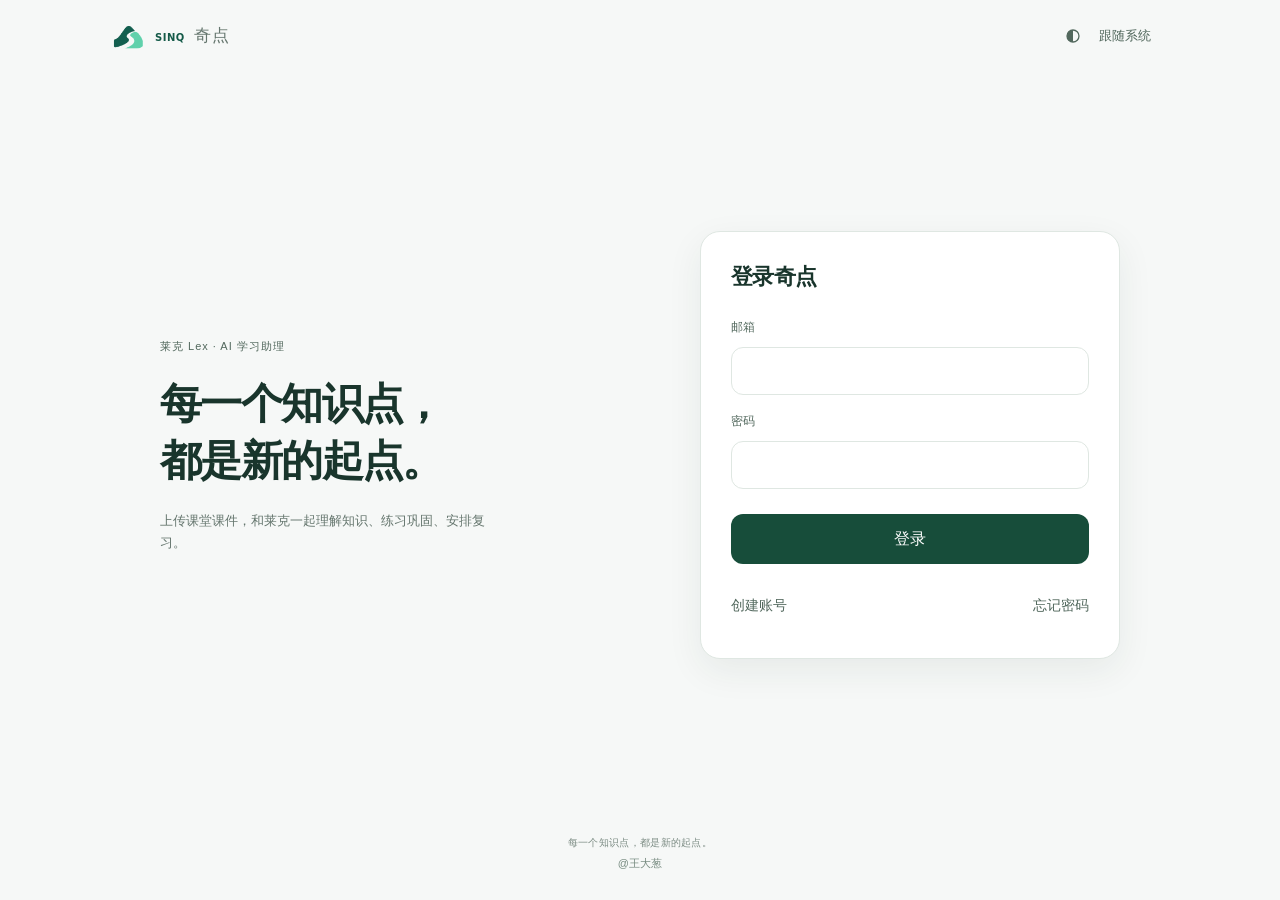
==== index.html @ e7bb40e4 "Make conversation controls compact, share week scope, and separate course recycle bin" ====
<!doctype html>
<html lang="zh-CN">
<head>
<meta charset="utf-8">
<meta name="viewport" content="width=device-width,initial-scale=1">
<title>SINQ · 奇点 · 每一个知识点，都是新的起点。</title>
<meta name="description" content="SINQ · 奇点：上传课堂课件，让莱克讲解知识点、整理重点、出题批改并安排复习。每一个知识点，都是新的起点。">
<meta name="theme-color" content="#f5f7f6">
<script src="appearance.js?v=1.1"></script>
<link rel="manifest" href="manifest.webmanifest?v=3.6">
<link rel="apple-touch-icon" href="icons/apple-touch-icon-v2.png?v=3.5">
<link rel="icon" type="image/png" sizes="32x32" href="icons/favicon-v2.png?v=3.5">
<style>
:root{--bg:#f5f2e8;--ink:#22221f;--muted:#77756e;--line:#ddd8cc;--card:#fbfaf6;--dark:#232320;--red:#a95d56;--green:#327d62}
*{box-sizing:border-box}body{margin:0;background:var(--bg);color:var(--ink);font-family:-apple-system,BlinkMacSystemFont,"Segoe UI","PingFang SC","Hiragino Sans GB","Microsoft YaHei",Arial,sans-serif}
header{max-width:960px;height:84px;margin:0 auto;display:flex;align-items:center;justify-content:space-between;padding:0 0;background:transparent}
.brand{font-size:18px;font-weight:750;letter-spacing:-.2px}.top{display:flex;gap:10px;align-items:center;font-size:13px;flex-wrap:wrap;justify-content:flex-end}
button{font:inherit}.linkbtn{border:1px solid var(--line);background:rgba(255,255,255,.35);border-radius:999px;padding:9px 14px;cursor:pointer;color:var(--ink);text-decoration:none}.sync{font-weight:500}.sync.off{color:var(--muted)}.sync.on{color:var(--muted)}.sync.off:before{content:"";display:inline-block;width:7px;height:7px;border-radius:50%;background:var(--red);margin-right:7px}.sync.on:before{content:"";display:inline-block;width:7px;height:7px;border-radius:50%;background:var(--green);margin-right:7px}
main{max-width:960px;margin:0 auto;padding:24px 0 70px}.hero{text-align:left;margin:8px 0 28px}.hero h1{font-size:50px;line-height:.98;letter-spacing:-2.4px;margin:0 0 14px;font-weight:850;max-width:540px}.hero p{color:var(--muted);font-size:15px;margin:0}
.grid{display:grid;grid-template-columns:repeat(4,1fr);gap:14px}.course{min-height:182px;border:1px solid var(--line);border-radius:22px;background:var(--card);padding:24px 22px;cursor:pointer;display:flex;flex-direction:column;justify-content:space-between;box-shadow:none;transition:.18s ease}.course:hover{transform:translateY(-2px);box-shadow:0 10px 25px #00000008}.code{font-size:13px;color:var(--muted)}.course h2{font-size:22px;margin:4px 0 0;line-height:1.05;letter-spacing:-.5px}.meta{font-size:13px;color:var(--muted)}
.sectionHead{display:flex;align-items:center;gap:18px;margin-bottom:28px}.back{border:1px solid var(--line);border-radius:999px;background:#fff;padding:9px 13px;cursor:pointer}.weeks{display:grid;grid-template-columns:repeat(4,1fr);gap:14px}.week{border:1px solid var(--line);border-radius:18px;background:var(--card);padding:22px;cursor:pointer}.week strong{font-size:19px}.week small{display:block;color:var(--muted);margin-top:10px}
.panel{max-width:880px;margin:0 auto;border:1px solid var(--line);border-radius:22px;background:var(--card);padding:28px}.row{display:flex;gap:12px;flex-wrap:wrap}.row>*{flex:1}
.uploadConsent{display:flex;align-items:flex-start;gap:10px}.uploadConsent input{width:auto;flex:none;margin-top:5px}.back{white-space:nowrap}
input,select,textarea{width:100%;padding:12px;border:1px solid var(--line);border-radius:10px;background:#fff;font:14px inherit}textarea{min-height:180px;resize:vertical}
.primary{background:var(--dark);color:#fff;border:0;border-radius:12px;padding:12px 20px;cursor:pointer}.secondary{background:#fff;border:1px solid var(--line);border-radius:12px;padding:11px 18px;cursor:pointer}
.notice{margin-top:14px;font-size:13px;color:var(--green)}.danger{color:var(--red)}
.list{margin-top:22px;border-top:1px solid var(--line)}.item{display:flex;justify-content:space-between;gap:20px;padding:13px 0;border-bottom:1px solid #e6e1d8;font-size:14px}.item .zh{color:var(--muted)}
.study{text-align:center;max-width:760px;margin:0 auto}.word{font-size:46px;margin:70px 0 40px}.choices{display:grid;grid-template-columns:1fr 1fr;gap:14px}.choice{padding:18px;border:1px solid var(--line);border-radius:14px;background:#fff;cursor:pointer}.bigBtns{display:flex;gap:18px;justify-content:center}.bigBtns button{min-width:160px;padding:16px}.answer{font-size:24px;margin:24px 0}.tabs{display:flex;gap:10px;margin-bottom:18px}.tabs button.active{background:var(--dark);color:#fff}.empty{text-align:center;color:var(--muted);padding:60px 0}
.signature{text-align:center;color:#8a877f;font-size:12px;margin-top:46px;letter-spacing:.2px}
.uploadHome{margin-top:22px;padding:22px 24px;border:1px solid var(--line);border-radius:22px;background:var(--card);display:flex;align-items:center;justify-content:space-between;gap:20px}.uploadHome h2{font-size:20px;margin:0 0 8px}.uploadHome p{margin:0;color:var(--muted);font-size:14px;line-height:1.6}.uploadPanel label{display:block;font-size:14px;margin-bottom:8px}.uploadFields{display:grid;grid-template-columns:1fr 1fr;gap:16px}.uploadFile{margin:24px 0;border:1px dashed #bcb5a7;border-radius:16px;padding:22px;background:#fff}.uploadFile input{border:0;padding:10px 0}.uploadHint{font-size:13px;color:var(--muted);line-height:1.7;margin:8px 0 0}.uploadStatus{line-height:1.7;margin-top:20px;font-size:14px;overflow-wrap:anywhere}.uploadStatus:empty{display:none}.uploadStatus.error{color:var(--red)}.uploadStatus.success{color:var(--green)}.uploadResults{margin-top:24px}.uploadResults details{border-bottom:1px solid var(--line);padding:13px 0}.uploadResults summary{cursor:pointer;font-size:15px}.uploadResults .zh{display:block;margin-top:6px;color:var(--muted);font-size:14px}.uploadResults blockquote{margin:12px 0;padding:8px 12px;border-left:2px solid var(--line);font-size:13px;color:var(--muted);overflow-wrap:anywhere}.uploadResults h3{margin-top:0}.uploadActions{display:flex;align-items:center;gap:12px;flex-wrap:wrap;margin-top:22px}button:disabled{opacity:.5;cursor:wait}.uploadProgress{display:flex;gap:10px;align-items:center}.uploadSpinner{width:15px;height:15px;border:2px solid var(--line);border-top-color:var(--green);border-radius:50%;animation:uploadSpin 1s linear infinite}@keyframes uploadSpin{to{transform:rotate(360deg)}}@media(prefers-reduced-motion:reduce){.uploadSpinner{animation:none}}@media(max-width:560px){.uploadHome{align-items:flex-start;flex-direction:column}.uploadFields{grid-template-columns:1fr}.uploadPanel{padding:20px}.uploadHome .primary{width:100%}}
@media(max-width:1000px){header,main{max-width:none;margin-left:5vw;margin-right:5vw}.grid,.weeks{grid-template-columns:1fr 1fr}}
@media(max-width:560px){.grid,.weeks,.choices{grid-template-columns:1fr}.top{gap:5px;font-size:11px;flex-wrap:wrap;justify-content:flex-end}.linkbtn{padding:7px 9px}header{height:auto;padding:18px 0;align-items:flex-start}.brand{font-size:16px}.hero h1{font-size:40px}}
[hidden]{display:none!important}.authPanel{max-width:480px}.authPanel label{display:block;margin:18px 0 8px}
.schoolPicker{position:relative}.suggestions{position:absolute;z-index:10;left:0;right:0;top:100%;max-height:230px;overflow:auto;background:#fff;border:1px solid var(--line);border-radius:12px;box-shadow:0 14px 34px #00000014;margin-top:5px;padding:6px}.suggestion{display:block;width:100%;text-align:left;border:0;background:#fff;padding:10px 11px;border-radius:8px;cursor:pointer}.suggestion:hover,.suggestion:focus{background:var(--bg)}.suggestion small{display:block;color:var(--muted);margin-top:3px}
</style>
<link rel="stylesheet" href="responsive.css?v=3.6">
<link rel="stylesheet" href="brand.css?v=3.4">
<link rel="stylesheet" href="assistant.css?v=6.0">
<link rel="stylesheet" href="studio.css?v=20261019-2.1">
<link rel="stylesheet" href="mobile-study.css?v=1.8">
<link rel="stylesheet" href="appearance.css?v=registration-1-1.1">
<script>window.SINQ_TRIAL_CAPABILITIES={calendarAiImport:false};</script>
<link rel="stylesheet" href="conversation-shell.css?v=1">
</head>
<body>
<header class="siteHeader">
  <a class="brand brandLockup" href="./" onclick="navigateLearningHome();return false" aria-label="SINQ · 奇点 首页"><img src="assets/brand/courselex-mark.png" alt="" width="44" height="44"><span><strong>奇点</strong><small>SINQ</small></span></a>
  <details class="appearanceControl navMenu" id="appearanceControl"><summary aria-label="显示外观"><svg aria-hidden="true" width="18" height="18" viewBox="0 0 24 24" fill="none" stroke="currentColor" stroke-width="1.7"><circle cx="12" cy="12" r="8"/><path d="M12 4a8 8 0 0 0 0 16Z" fill="currentColor" stroke="none"/></svg><span id="appearanceLabel">跟随系统</span></summary><div class="appearancePanel"><strong>显示外观</strong><div class="appearanceOptions" role="group" aria-label="选择显示外观"><button type="button" data-appearance="light" aria-pressed="false" onclick="setSinqAppearance('light')">浅色</button><button type="button" data-appearance="dark" aria-pressed="false" onclick="setSinqAppearance('dark')">深色</button><button type="button" data-appearance="system" aria-pressed="true" onclick="setSinqAppearance('system')">系统</button></div><p id="appearanceStatus" role="status">跟随设备，或选择适合当前光线的显示方式</p></div></details>
  <div class="top" id="userNav" hidden>
    <nav class="studyNav" aria-label="学习导航"><button class="active" onclick="navigateStudy('home',this)">首页</button><button onclick="navigateStudy('manager',this)">资料</button><button onclick="navigateStudy('unknown',this)">生词</button><button onclick="navigateStudy('known',this)">熟词</button></nav>
        <details class="navMenu"><summary>账户 <span aria-hidden="true">⌄</span></summary><div class="navPanel" onclick="this.parentElement.open=false">
    <button class="linkbtn" onclick="showWelcomeGuide()">功能引导</button>
    <button class="linkbtn" onclick="showMaterialsHelp()">上传帮助</button>
    <button class="linkbtn" onclick="showOwnAI()">导入词表</button>
    <button class="linkbtn" onclick="chooseStudyToolCourse('words')">背单词</button>
    <button id="syncState" class="linkbtn compactSync" onclick="syncNow()" title="重新加载课程与词汇；笔记保存状态请查看笔记正文上方">刷新课程与词汇</button>
    <a class="linkbtn" href="guide.html" target="_blank" rel="noopener">用户指南</a>
    <button class="linkbtn" onclick="showProfile()">我的资料</button>
    <button class="linkbtn" onclick="showInstall()">添加到桌面</button>
    <button class="linkbtn" onclick="logout()">退出</button>
    <a class="linkbtn" id="adminLink" href="admin.html" hidden>管理后台</a>
    </div></details>
  </div>
</header>
<main id="app"></main>
<footer class="signature siteFooter"><p class="brandTagline">每一个知识点，都是新的起点。</p><p class="creatorCredit">@王大葱</p></footer>
<dialog id="installDialog"><h2>添加奇点到桌面</h2><p id="installInstructions"></p><p class="meta">桌面快捷入口使用同一账号与云端进度，使用时需要联网。</p><form method="dialog"><button class="secondary">知道了</button></form></dialog>
<script src="vendor/supabase-2.57.4.js"></script>
<script>
const SUPABASE_URL="https://zfozhvwfljhgodldexdl.supabase.co";
const SUPABASE_KEY="sb_publishable_lHs0lIit2q1FOD3mvYI25A_io8gSJLi";
const authClient=supabase.createClient(SUPABASE_URL,SUPABASE_KEY,{auth:{storageKey:'sinq-independent-auth-v1'}});
let session=null,accountEpoch=0;
let COURSES={},courseRows=[];
function weekCount(c){return courseRows.find(x=>x.id===c)?.weeks||13}
function courseLabel(c){const r=courseRows.find(x=>x.id===c);return r?.code||r?.name||'课程'}
let words=[];
let currentCourse="",currentWeek=1,currentMode="choice",queue=[],qIndex=0,current=null;
let progress={};
let cloudOnline=false,answerBusy=false;
const app=document.getElementById("app");
const syncState=document.getElementById("syncState");

function esc(s){return String(s??"").replace(/[&<>"']/g,m=>({"&":"&amp;","<":"&lt;",">":"&gt;",'"':"&quot;","'":"&#39;"}[m]))}
async function recordAnswer(status,selected=null){
 const word=current,epoch=accountEpoch;if(!word||!session||answerBusy)return;answerBusy=true;document.querySelectorAll('.vocabularyScope select').forEach(el=>el.disabled=true);
 try{const saved=await sb('rpc/answer_courselex_word',{method:'POST',body:JSON.stringify({p_word:word.id,p_known:status==='known'})});
 if(epoch!==accountEpoch)return;Object.assign(word,saved);const cloud=words.find(w=>w.id===word.id);if(cloud)Object.assign(cloud,saved);progress[word.id]=status;answerBusy=false;if(typeof saveVocabularyResume==='function')saveVocabularyResume(true);showAnswerFeedback(status,selected);}
 catch(e){if(epoch===accountEpoch){answerBusy=false;document.querySelectorAll('.vocabularyScope select').forEach(el=>el.disabled=false);alert('学习进度未保存，请重试：'+e.message)}}
}
function setSync(ok){cloudOnline=ok;syncState.className="linkbtn compactSync";syncState.textContent=ok?"刷新课程与词汇":"重试加载课程与词汇"}
async function sb(path,opt={}){
 const epoch=accountEpoch;const {data,error}=await authClient.auth.getSession();
 if(error||!data.session||!session||data.session.user.id!==session.user.id)throw new Error('请重新登录');
 const r=await fetch(SUPABASE_URL+'/rest/v1/'+path,{...opt,headers:{apikey:SUPABASE_KEY,Authorization:'Bearer '+data.session.access_token,'Content-Type':'application/json',Prefer:'return=representation',...(opt.headers||{})}});
 if(epoch!==accountEpoch)throw new Error('账号已切换');
 if(!r.ok){let e;try{e=await r.json()}catch{}throw new Error(e?.message||'云端请求失败，请稍后重试')}
 const t=await r.text();return t?JSON.parse(t):[];
}
async function loadCloud(){
 if(!session)return false;const epoch=accountEpoch;
 try{
 const courses=await sb('user_courses?select=*&order=created_at.asc');const loaded=[];
 for(let offset=0;;offset+=1000){const batch=await sb('user_vocabulary?select=id,course:course_id,week,en:english,zh:chinese,type:word_type,status,seen_count,wrong_count,last_review_at,next_review_at,review_streak,legacy_id&order=id.asc&limit=1000&offset='+offset);loaded.push(...batch);if(batch.length<1000)break;}
 if(epoch!==accountEpoch)return false;
 courseRows=courses;COURSES=Object.fromEntries(courses.filter(c=>!c.archived).map(c=>[c.id,c.name]));
 words=loaded.filter(w=>Object.hasOwn(COURSES,w.course));progress=Object.fromEntries(words.map(w=>[w.id,w.status]));
 if(!COURSES[currentCourse]){currentCourse=Object.keys(COURSES)[0]||'';currentWeek=1;}currentWeek=Math.min(currentWeek,weekCount(currentCourse));
 setSync(true);return true;
 }catch(e){if(epoch===accountEpoch){setSync(false);console.error(e)}return false;}
}
async function syncNow(){
 if(!session)return showAuth();
 if(typeof flushWorkspace==='function'&&!await flushWorkspace())return;
 const epoch=accountEpoch;if(typeof flushStudySync==='function')await flushStudySync();await loadCloud();
 if(epoch===accountEpoch&&!document.body.classList.contains('notebookMode'))renderCurrent();
}
function countCourse(c){return words.filter(w=>w.course===c).length}
function setStudyNav(view){const index={home:0,manager:1,unknown:2,known:3}[view];document.querySelectorAll?.('.studyNav button').forEach((b,i)=>b.classList.toggle('active',i===index));}
function navigateStudy(view){if(view==='home')showHome();else if(view==='manager')showMaterialsLibrary();else showBook(view);}
function countWeek(c,w){return words.filter(x=>x.course===c&&Number(x.week)===Number(w)).length}
function knownCount(c){return words.filter(w=>w.course===c&&progress[w.id]==="known").length}

function showHome(){return showAssistant()}

function showWeeks(c){
 currentCourse=c;window._view={type:"weeks",c};
 app.innerHTML=`<div class="sectionHead"><button class="back" onclick="showHome()">← 返回</button><div><div class="code">${esc(courseLabel(c))}</div><h1>${esc(COURSES[c])}</h1></div></div>
 <div class="weeks">${Array.from({length:weekCount(c)},(_,i)=>i+1).map(w=>`<div class="week" onclick="showWeek('${c}',${w})"><strong>Week ${w}</strong><small>${countWeek(c,w)} words</small></div>`).join("")}</div>`;
}
function showWeek(c,w){
 currentCourse=c;currentWeek=w;window._view={type:"week",c,w};
 const n=countWeek(c,w);
 app.innerHTML=`<div class="sectionHead"><button class="back" onclick="showWeeks('${c}')">← 返回</button><div><div class="code">${esc(courseLabel(c))}</div><h1>Week ${w}</h1></div></div>
 <div class="panel"><h2>${n} words</h2><p class="meta">选择学习方式</p><div class="row">
 <button class="secondary" onclick="startStudy('choice')">四选一</button><button class="secondary" onclick="startStudy('recognition')">认识 / 不认识</button>
 <button class="secondary" onclick="showManager('${c}',${w})">管理本周词汇</button></div></div>`;
}
function shuffle(a){return [...a].sort(()=>Math.random()-.5)}
function buildDistractors(cur){
 const distractorWords=window.dailyStudy&&typeof ownedStudyWords==='function'?ownedStudyWords():words;
 const used=new Set([cur.zh]);
 const result=[];
 const groups=[
   distractorWords.filter(w=>w.id!==cur.id&&w.course===cur.course&&Number(w.week)===Number(cur.week)),
   distractorWords.filter(w=>w.id!==cur.id&&w.course===cur.course&&Number(w.week)!==Number(cur.week)),
   distractorWords.filter(w=>w.id!==cur.id&&w.course!==cur.course)
 ];
 for(const group of groups){
   for(const w of shuffle(group)){
     const z=String(w.zh||"").trim();
     if(z&&!used.has(z)){used.add(z);result.push(z)}
     if(result.length===3)return result;
   }
 }
 return result;
}
function studyBackButton(){return `${typeof learningNavigation==='function'?learningNavigation('words'):''}<div class="sectionHead studyToolbar"><button class="back" onclick="${window.dailyStudy?'showHome()':'showWeek(currentCourse,currentWeek)'}">${window.dailyStudy?'← 回到首页':'← 返回上一页'}</button>${typeof vocabularyStudyControls==='function'?vocabularyStudyControls():''}</div>`}
function startStudy(mode){window.dailyStudy=false;vocabularyStudyOptions={course:currentCourse,week:currentWeek,count:100,mode};
 currentMode=mode;queue=shuffle(words.filter(x=>x.course===currentCourse&&Number(x.week)===Number(currentWeek)));qIndex=0;
 if(!queue.length){app.innerHTML=`${studyBackButton()}<div class="empty">本周还没有词汇。<br><br><button class="secondary" onclick="showManager('${currentCourse}',${currentWeek})">去导入</button></div>`;return}
 showQuestion();
}
function showQuestion(){document.body?.classList.remove('assistantMode');
 current=queue[qIndex];if(typeof saveVocabularyResume==='function')saveVocabularyResume();
 if(!current){if(window.dailyStudy){app.innerHTML=`${studyBackButton()}<section class="study"><h1>这一轮，完成了。</h1><p>学过 ${queue.length} 个词，已根据答题情况安排下次复习。</p><button class="primary" onclick="showHome()">回到首页</button></section>`;window._view={type:'studyComplete'};return}showWeek(currentCourse,currentWeek);return}if(window.dailyStudy){currentCourse=current.course;currentWeek=current.week;}
 window._view={type:'study'};
 if(currentMode==="choice"){
   const distractors=buildDistractors(current);
   if(distractors.length<3){currentMode='recognition';return showQuestion();}

   let opts=shuffle([current.zh,...distractors]);window.answerOptions=opts;
   app.innerHTML=`${studyBackButton()}<div class="study"><div class="code">${esc(courseLabel(currentCourse))} · Week ${currentWeek} · ${qIndex+1}/${queue.length}</div><div class="word">${esc(current.en)}</div><div class="choices">${opts.map(o=>`<button class="choice" onclick="answerChoiceIndex(${opts.indexOf(o)})">${esc(o)}</button>`).join("")}</div></div>`;
 }else{
   app.innerHTML=`${studyBackButton()}<div class="study"><div class="code">${esc(courseLabel(currentCourse))} · Week ${currentWeek} · ${qIndex+1}/${queue.length}</div><div class="word">${esc(current.en)}</div><div class="bigBtns"><button class="secondary" onclick="markUnknown()">不认识</button><button class="primary" onclick="revealKnown()">认识</button></div></div>`;
 }
}
function answerChoiceIndex(i){if(answerBusy||window._view?.type==='feedback')return;const selected=window.answerOptions?.[i];if(selected===undefined)return;return recordAnswer(selected===current.zh?"known":"unknown",selected)}
function showAnswerFeedback(status,selected){
 window._view={type:'feedback'};
 app.innerHTML=`${studyBackButton()}<div class="study feedback"><div class="code">${esc(courseLabel(currentCourse))} · Week ${currentWeek} · ${qIndex+1}/${queue.length}</div><p class="feedbackResult ${status==='known'?'correct':'danger'}">${status==='known'?'答对了':'再记一次'}</p><div class="word">${esc(current.en)}</div><section class="panel"><div class="meta">正确答案</div><div class="answer">${esc(current.zh)}</div>${selected&&status==='unknown'?`<p class="meta">你的选择：${esc(selected)}</p>`:''}<p class="meta">${status==='unknown'?'已加入生词本，之后可以继续复习。':'已更新学习进度。'}</p></section><button class="primary nextAnswer" onclick="nextQ()">${qIndex+1===queue.length?'完成本轮':'下一题'}</button></div>`;
}
function markUnknown(){recordAnswer("unknown")}
function revealKnown(){app.innerHTML=`${studyBackButton()}<div class="study"><div class="word">${esc(current.en)}</div><div class="answer">${esc(current.zh)}</div><p>和你想的一样吗？</p><div class="bigBtns"><button class="secondary" onclick="confirmKnown(false)">我错了</button><button class="primary" onclick="confirmKnown(true)">我没错</button></div></div>`}
function confirmKnown(ok){recordAnswer(ok?"known":"unknown")}
function nextQ(){qIndex++;showQuestion()}

function showManager(c=currentCourse,w=currentWeek){
 setStudyNav('manager');
 if(!session)return showAuth();if(!Object.keys(COURSES).length)return showCourses();currentCourse=COURSES[c]?c:Object.keys(COURSES)[0];currentWeek=Math.min(Number(w)||1,weekCount(currentCourse));window._view={type:"manager",c:currentCourse,w:currentWeek};
 app.innerHTML=`<div class="sectionHead"><button class="back" onclick="showHome()">← 返回</button><div><h1>词库管理</h1><div class="meta">添加、批量导入或删除词汇</div></div></div>
 <div class="panel">
 <div class="row"><select id="mc">${Object.keys(COURSES).map(x=>`<option value="${x}" ${x===currentCourse?"selected":""}>${esc(courseLabel(x))} · ${esc(COURSES[x])}</option>`).join("")}</select>
 <select id="mw">${Array.from({length:weekCount(currentCourse)},(_,i)=>i+1).map(x=>`<option value="${x}" ${x===currentWeek?"selected":""}>Week ${x}</option>`).join("")}</select></div>
 <h3>单个添加</h3><div class="row"><input id="en" placeholder="English"><input id="zh" placeholder="中文"></div><br><button class="primary" onclick="addOne()">添加单词</button>
 <h3 style="margin-top:30px">批量导入</h3><p class="meta">每行一个词：英文 | 中文，或英文[TAB]中文</p><textarea id="bulk" placeholder="common law | 普通法&#10;case law | 判例法"></textarea><br><br>
 <button class="primary" onclick="bulkImport()">批量导入</button><div id="notice" class="notice"></div>
 <h3 style="margin-top:30px">本周词汇</h3><div id="wordList" class="list"></div></div>`;
 document.getElementById("mc").onchange=e=>{currentCourse=e.target.value;showManager(currentCourse,currentWeek)};
 document.getElementById("mw").onchange=e=>{currentWeek=Number(e.target.value);showManager(currentCourse,currentWeek)};
 renderList();
}
function renderList(){
 const el=document.getElementById("wordList");if(!el)return;
 const arr=words.filter(x=>x.course===currentCourse&&Number(x.week)===Number(currentWeek));
 el.innerHTML=arr.length?arr.map(x=>`<div class="item"><div><b>${esc(x.en)}</b><div class="zh">${esc(x.zh)}</div></div><div><button class="linkbtn" onclick="editWord(${Number(x.id)})">编辑</button><button class="linkbtn danger" onclick="deleteWord(${Number(x.id)})">删除</button></div></div>`).join(""):`<div class="empty">本周还没有词汇</div>`;
}
async function addOne(){
 const en=document.getElementById("en").value.trim(),zh=document.getElementById("zh").value.trim();if(!en||!zh)return notice("请输入英文和中文",true);
 try{await sb("user_vocabulary",{method:"POST",body:JSON.stringify(cloudWord(en,zh))});await loadCloud();renderList();notice("已保存到云端："+en)}
 catch(e){notice("保存失败："+e.message,true)}
}
function cloudWord(en,zh){return {user_id:session.user.id,course_id:currentCourse,week:currentWeek,english:en,chinese:zh,word_type:"Professional term"}}
function parseBulk(raw){
 return raw.split(/\r?\n/).map(s=>s.trim()).filter(Boolean).map(line=>{
   let p=line.includes("\t")?line.split("\t"):line.split("|");
   if(p.length<2)return null;
   return {en:p[0].trim(),zh:p.slice(1).join(" ").trim()};
 }).filter(x=>x&&x.en&&x.zh);
}
async function bulkImport(){
 const items=parseBulk(document.getElementById("bulk").value);
 if(!items.length)return notice("没有识别到词汇，请使用 英文 | 中文 或 Tab 分隔。",true);
 const existing=new Set(words.filter(x=>x.course===currentCourse&&Number(x.week)===currentWeek).map(x=>x.en.trim().toLowerCase()));
 const rows=[];let skipped=0;
 for(const x of items){const k=x.en.toLowerCase();if(existing.has(k)){skipped++;continue}existing.add(k);rows.push(cloudWord(x.en,x.zh))}
 if(!rows.length)return notice("没有新增词汇；这些词已经存在。",true);
 try{
   await sb("user_vocabulary",{method:"POST",body:JSON.stringify(rows)});
   await loadCloud();renderList();document.getElementById("bulk").value="";
   notice(`成功导入 ${rows.length} 个词${skipped?`，跳过 ${skipped} 个重复词`:""}。`);
 }catch(e){notice("批量导入失败："+e.message,true)}
}
async function deleteWord(id){
 if(!confirm("确定删除这个词吗？"))return;
 try{await sb("user_vocabulary?id=eq."+id,{method:"DELETE",headers:{Prefer:"return=minimal"}});delete progress[id];await loadCloud();renderList();notice("已删除")}
 catch(e){notice("删除失败："+e.message,true)}
}
function notice(t,bad=false){const n=document.getElementById("notice");if(n){n.textContent=t;n.className="notice"+(bad?" danger":"")}}

function showBook(kind){
 if(!session)return showAuth();
 setStudyNav(kind);
 window._view={type:"book",kind};const arr=words.filter(w=>progress[w.id]===kind);
 app.innerHTML=`${typeof learningNavigation==='function'?learningNavigation('words'):''}<div class="sectionHead"><button class="back" onclick="showHome()">← 返回</button><div><h1>${kind==="known"?"熟词本":"生词本"}</h1><div class="meta">${arr.length} words</div></div></div>
 <div class="panel">${arr.length?arr.map(x=>`<div class="item"><div><b>${esc(x.en)}</b><div class="zh">${esc(x.zh)} · ${esc(courseLabel(x.course))} Week ${x.week}</div></div></div>`).join(""):`<div class="empty">暂无词汇</div>`}</div>`;
}
function renderCurrent(){
 const v=window._view||{type:"home"};
 if(v.type==="home")showHome();else if(v.type==="weeks")showWeeks(v.c);else if(v.type==="week")showWeek(v.c,v.w);else if(v.type==="manager")showManager(v.c,v.w);else if(v.type==="book")showBook(v.kind);else if(v.type==="materials")showMaterialsLibrary();else if(v.type==="upload")refreshUploadState();else if(v.type==="courses")showCourses();else if(v.type==="ownAI")showOwnAI(v.c,v.w);else if(v.type==="profile")showProfile(v.required);else showHome();
}
</script>
<script src="courseware-reader.js?v=4.8"></script>
<script src="courseware-originals.js?v=1.2"></script>
<script src="upload.js?v=4.3"></script>
<script src="study-sync.js?v=1.1"></script>
<script src="study-resume.js?v=1.0"></script>
<script src="materials.js?v=conversation-20261021"></script>
<script src="dropdown-menus.js?v=1.1"></script>
<script src="learning-ui.js?v=conversation-20261021"></script>
<script src="mobile-notebook.js?v=1.2"></script>
<script src="vendor/marked-18.0.14.js"></script>
<script src="vendor/dompurify-3.4.17.js"></script>
<script src="note-media.js?v=1.1"></script>
<script src="note-editor.js?v=1.3"></script>
<script src="course-workspace.js?v=conversation-20261021"></script>
<script src="welcome.js?v=1.2"></script>
<script src="own-ai.js?v=4.0"></script>
<script src="education-catalog.js?v=3.8"></script>
<script src="shared-library.js?v=3.6"></script>
<script src="accounts.js?v=conversation-20261021"></script>
<script src="install.js?v=3.1"></script>
</body>
</html>
---- responsive.css ----
header{height:76px;position:relative;border-bottom:1px solid var(--line);gap:16px}.brand{white-space:nowrap}.compactSync{border:0;background:transparent;font-size:12px;padding:8px;color:var(--muted);cursor:pointer}.navMenu{position:relative}.navMenu summary{list-style:none;border:1px solid var(--line);border-radius:999px;padding:10px 16px;cursor:pointer;background:var(--card)}.navMenu summary::-webkit-details-marker{display:none}.navMenu summary span{margin-left:10px}.navPanel{position:absolute;right:0;top:48px;z-index:30;width:240px;padding:10px;background:var(--card);border:1px solid var(--line);border-radius:18px;box-shadow:0 15px 40px #00000012;display:grid;gap:5px}.navPanel .linkbtn{text-align:left;border:0;border-radius:9px;background:transparent;min-height:42px}.navPanel .linkbtn:hover{background:#eeeadf}.top{flex-wrap:nowrap}.hero h1{line-height:1.12}.hero p{line-height:1.7}.row>*{min-width:0}input,select,textarea{font-size:16px;min-width:0}.sectionHead h1{overflow-wrap:anywhere}.course,.week,.panel,.item>div{min-width:0}.code,.meta,.zh{overflow-wrap:anywhere}.feedbackResult{font-size:20px;font-weight:700}.correct{color:var(--green)}.feedback .word{margin:22px 0 28px;overflow-wrap:anywhere}.feedback .panel{max-width:540px}.nextAnswer{margin-top:24px;min-width:180px;min-height:48px}.englishFields{margin-top:22px;padding-top:8px;border-top:1px solid var(--line)}.englishFields p{line-height:1.6}.suggestion{min-height:48px}.suggestion small{overflow-wrap:anywhere}.uploadHome .uploadActions{margin-top:0}
@media(max-width:600px){header,main{margin-left:20px;margin-right:20px}header{height:70px;padding:0;align-items:center}.brand{font-size:18px}.top{font-size:13px;gap:3px}.navPanel{width:min(280px,calc(100vw - 40px))}main{padding-top:24px}.hero{margin-top:8px}.hero h1{font-size:36px;letter-spacing:-1px}.hero p{font-size:14px}.panel{padding:20px;border-radius:18px}.sectionHead{gap:12px;align-items:flex-start;margin-bottom:22px}.sectionHead h1{font-size:26px;margin:6px 0}.row{display:grid;grid-template-columns:1fr}.row>button{width:100%;min-height:48px}.weeks{grid-template-columns:1fr 1fr;gap:10px}.week{padding:18px 14px}.course{min-height:155px;padding:20px}.grid{gap:12px}.word{font-size:34px;margin:42px 0 28px;overflow-wrap:anywhere}.choice{min-height:58px;padding:16px}.bigBtns{display:grid;grid-template-columns:1fr 1fr;gap:10px}.bigBtns button{min-width:0;padding:16px 8px}.item{flex-direction:column;gap:14px}.item>div:last-child{display:flex;gap:10px}.uploadHome{padding:20px;gap:16px}.uploadActions{width:100%;gap:10px}.uploadActions button{min-height:46px}.uploadHome .uploadActions{display:grid;grid-template-columns:1fr}.uploadHome .uploadActions button{width:100%}.authPanel{width:100%}.answer{font-size:23px;overflow-wrap:anywhere}}
 .studyNav{display:flex;align-items:center;gap:4px}.studyNav button{border:0;background:transparent;border-radius:10px;padding:10px 14px;cursor:pointer;color:var(--muted);font:inherit}.studyNav button.active{background:#eae5d9;color:var(--ink);font-weight:700}.navPanel{width:190px}
@media(max-width:760px){.studyNav{position:fixed;z-index:25;bottom:0;left:0;right:0;display:grid;grid-template-columns:repeat(4,1fr);gap:6px;padding:10px 16px calc(10px + env(safe-area-inset-bottom));background:var(--card);border-top:1px solid var(--line)}.studyNav button{min-height:46px;font-size:14px}.studyNav button.active{background:#eae5d9}.navPanel{width:190px}main{padding-bottom:120px}.signature{padding-bottom:90px}}
dialog{width:min(460px,calc(100vw - 40px));border:1px solid var(--line);border-radius:20px;padding:24px;background:var(--card);color:var(--ink)}dialog::backdrop{background:#0006}dialog p{line-height:1.7}

.sharedLibraryCard{margin:0 0 22px;padding:22px;border:1px solid var(--line);border-radius:18px;background:var(--card)}.sharedLibraryCard h2{font-size:20px;margin:0 0 12px}.sharedLibraryCard p{line-height:1.7}.sharedLibraryCard summary{cursor:pointer;font-size:14px;color:var(--green)}.sharedLibraryCard[open] summary{margin-bottom:20px}
---- brand.css ----
@font-face{font-family:CourseLexRounded;src:url("assets/brand/kosugi-brand.woff2") format("woff2");font-weight:400;font-display:swap;unicode-range:U+5947,U+70B9}
@font-face{font-family:CourseLexEnglish;src:url("assets/brand/english-rounded.woff2") format("woff2");font-weight:700;font-display:swap}
/* Approved 奇点 identity; keep learning controls and neutral palette. */
.brandLockup{display:flex;align-items:center;gap:9px;flex-shrink:0;color:#145a48;text-decoration:none;line-height:1.15;letter-spacing:0}.brandLockup img{width:44px;height:44px;object-fit:contain}.brandLockup span{display:flex;flex-direction:column;gap:4px}.brandLockup strong{font-family:CourseLexRounded,sans-serif;font-size:18px;font-weight:400;letter-spacing:1px}.brandLockup small{font-family:"Arial Rounded MT Bold",CourseLexEnglish,sans-serif;font-size:11px;font-weight:700;letter-spacing:.1px}.adminBrandLabel{font-size:13px;color:var(--muted);margin-right:auto}.lexIntro{display:flex;align-items:center;gap:12px;padding:15px;border:1px solid #c8dfd3;border-radius:14px;background:#eef5ef;margin-bottom:20px}.lexIntro img{flex-shrink:0;object-fit:contain}.lexIntro strong{font-size:14px;color:#145a48}.lexIntro p{font-size:13px;line-height:1.6;margin:5px 0 0;color:var(--muted)}.hero h1{font-size:44px;max-width:620px;line-height:1.2;letter-spacing:-1.5px}.signature p{line-height:1.8}
@media(max-width:600px){.brandLockup{gap:6px}.brandLockup img{width:36px;height:36px}.brandLockup strong{font-family:CourseLexRounded,sans-serif;font-size:17px}.brandLockup small{font-size:10px}.hero h1{font-size:32px;letter-spacing:-1px}.adminBrandLabel{display:none}}
@media(max-width:360px){header,main{margin-left:16px;margin-right:16px}.compactSync{font-size:11px;padding:6px}.navMenu summary{padding:9px 11px}.navMenu summary span{margin-left:5px}.brandLockup img{width:30px;height:30px}.brandLockup small{font-size:9px}.hero h1{font-size:28px}}
---- assistant.css ----
.assistantMode main{max-width:none;padding:18px 20px 38px}.assistantMode .studyNav{display:none}.assistantMode .signature{padding-bottom:18px}
.assistantWorkspace{width:min(860px,100%);min-height:calc(100vh - 150px);margin:0 auto;display:flex;flex-direction:column}
.lexWorkspaceHeader{display:flex;align-items:center;justify-content:space-between;gap:20px;padding:8px 4px 18px;border-bottom:1px solid var(--line)}
.lexIdentity{display:flex;align-items:center;gap:12px}.lexIdentity img{object-fit:contain}.lexIdentity h1{font-size:20px;margin:0;letter-spacing:-.35px}.lexIdentity p{font-size:12px;color:var(--muted);margin:3px 0 0}
.lexControls{display:flex;align-items:center;justify-content:flex-end;gap:8px;flex-wrap:wrap}.lexControls label{display:flex;align-items:center;gap:7px;font-size:11px;color:var(--muted)}.lexControls select{width:auto;min-width:125px;padding:8px 30px 8px 11px;border-radius:999px;background:rgba(255,255,255,.55);font-size:12px}.newChat{font:inherit;font-size:12px;border:0;background:transparent;color:var(--green);padding:7px 8px;cursor:pointer}
.assistantBox{width:100%;flex:1;display:flex;flex-direction:column;padding:0;border:0;background:transparent}
.assistantConversation{flex:1;display:flex;flex-direction:column;gap:16px;min-height:330px;max-height:calc(100vh - 410px);overflow:auto;padding:28px 8px 20px;scrollbar-width:thin}
.chatMessage{width:fit-content;max-width:min(78%,620px);padding:12px 16px;border-radius:18px;line-height:1.65;font-size:15px;white-space:pre-wrap;overflow-wrap:anywhere}
.fromLex{align-self:flex-start;background:#ebe9e1;border-bottom-left-radius:5px}.fromUser{align-self:flex-end;background:var(--green);color:#fff;border-bottom-right-radius:5px}.thinking{color:var(--muted);animation:lexPulse 1.4s ease-in-out infinite}@keyframes lexPulse{50%{opacity:.55}}
.starterPrompts{display:grid;grid-template-columns:repeat(3,minmax(0,1fr));gap:9px;margin:0 8px 14px}.starterPrompts button{font:inherit;border:1px solid var(--line);background:rgba(255,255,255,.5);border-radius:14px;padding:12px 10px;cursor:pointer;color:var(--ink);font-size:13px}.starterPrompts button:hover{border-color:#bcb7aa;background:#fff}
.assistantComposer{background:var(--card);border:1px solid var(--line);border-radius:24px;padding:13px 15px 11px;box-shadow:0 12px 36px rgba(45,43,35,.08)}.assistantComposer textarea{border:0;background:transparent;min-height:62px;max-height:180px;padding:6px 2px 10px;resize:none;outline:none;font-size:15px}
.composerActions{display:flex;align-items:center;gap:12px}.attachButton{position:relative;overflow:hidden;cursor:pointer;font-size:13px;color:var(--green);padding:9px 2px}.attachButton input{position:absolute;inset:0;opacity:0;cursor:pointer;width:100%}.composerHint{margin-left:auto;color:var(--muted);font-size:11px}.sendButton{flex:none;min-width:42px;height:42px;padding:0 12px;border:0;border-radius:14px;background:var(--dark);color:#fff;font:600 16px inherit;cursor:pointer}.sendButton:disabled{opacity:.45;cursor:default}
.dataNote{font-size:10px;color:var(--muted);line-height:1.5;margin:8px 2px 0}.assistantUtilities{display:flex;justify-content:center;gap:4px;margin:12px auto 0}.assistantUtilities .linkbtn{font-size:12px;border:0;background:transparent;padding:8px 10px}
.materialAttachments{display:flex;flex-wrap:wrap;gap:6px}.materialAttachments span{border:1px solid var(--line);padding:7px 10px;border-radius:12px;font-size:12px;max-width:100%;overflow-wrap:anywhere}.dragging .assistantComposer{outline:2px dashed var(--green)}
.batchSummary{margin-top:15px;border:1px solid var(--line);border-radius:18px;background:var(--card);padding:18px}.batchSummary progress{display:block;width:100%;height:7px;margin:16px 0;accent-color:var(--green)}.materialFile{border-bottom:1px solid var(--line);font-size:13px;padding:12px 0}.materialFile summary{cursor:pointer;overflow-wrap:anywhere}.materialFile small{display:block;color:var(--muted);margin:5px 0 0 18px}.materialFile p{line-height:1.7;color:var(--muted)}.materialFile summary span{color:var(--green)}.batchSummary>.primary,.batchSummary>.secondary{margin-top:18px}.materialSkipped{opacity:.78}.materialSkipped summary span{color:var(--muted)}.materialOverride{font-size:12px;padding:9px 12px;margin-top:4px}
.assistantChoices{display:flex;flex-wrap:wrap;gap:9px;margin:12px 8px;padding-top:14px;border-top:1px solid var(--line)}.assistantChoices button{min-height:42px;text-align:left}.optionalEducation{margin-top:20px}.optionalEducation summary{cursor:pointer;font-size:13px;color:var(--muted);margin-bottom:18px}.finishedReport{margin-top:14px;font-size:13px;color:var(--green)}.finishedReport>summary{cursor:pointer;line-height:1.7}.finishedReport summary span{font-size:12px;color:var(--muted);margin-left:8px}.fileList>summary{cursor:pointer;font-size:13px;color:var(--muted);padding:10px 0}
@media(max-width:600px){.assistantMode main{padding:8px 12px 26px}.assistantWorkspace{min-height:calc(100dvh - 105px)}.lexWorkspaceHeader{padding:7px 2px 12px}.lexIdentity img{width:34px;height:34px}.lexIdentity h1{font-size:18px}.lexIdentity p{display:none}.lexControls label{font-size:0}.lexControls select{min-width:112px;max-width:140px;font-size:11px}.newChat{font-size:11px;padding-left:3px;padding-right:3px}.assistantConversation{min-height:300px;max-height:calc(100dvh - 330px);padding:20px 2px 14px;gap:12px}.chatMessage{max-width:88%;font-size:14px;padding:10px 13px}.starterPrompts{grid-template-columns:1fr;margin:0 2px 11px}.assistantComposer{border-radius:20px;padding:11px 12px 9px}.assistantComposer textarea{min-height:55px;font-size:16px}.composerHint{display:none}.sendButton{height:40px;min-width:40px;border-radius:13px}.dataNote{display:none}.assistantUtilities{margin-top:8px}.assistantChoices{display:grid;grid-template-columns:1fr;margin-left:2px;margin-right:2px}.assistantChoices button{width:100%;text-align:center}}

.lexWorkspaceHeader{height:auto!important;max-width:none;margin:0!important}.assistantMode main{margin:0 auto!important}.fromLex{white-space:normal;background:transparent;padding-left:0;max-width:100%;width:100%}.fromLex>p{margin:0 0 12px}.fromLex>p:last-child{margin-bottom:0}.fromLex h3{font-size:17px;margin:16px 0 10px}.fromLex h3:first-child{margin-top:0}.fromLex ul{padding-left:21px;margin:10px 0}.fromLex li{padding:3px 0}.fromLex code{font-size:.9em;background:#eae7dc;border-radius:4px;padding:2px 4px}.learningContext{display:flex;gap:14px;align-items:center;flex-wrap:wrap;padding:10px 4px;color:var(--muted);font-size:11px}.learningContext button{border:0;background:none;color:var(--green);padding:4px 0;font:inherit;cursor:pointer}.learningWelcome{margin:auto 0;text-align:center;padding:40px 20px}.lexWelcomeMark{color:var(--green);font-size:13px;letter-spacing:.5px}.learningWelcome h2{font-size:28px;letter-spacing:-1px;margin:14px 0}.learningWelcome p{max-width:400px;margin:0 auto;color:var(--muted);font-size:14px;line-height:1.8}.learningStarters{grid-template-columns:repeat(4,minmax(0,1fr))!important}.learningSources{font-size:12px;color:var(--muted);border-top:1px solid var(--line);padding-top:9px;margin-top:13px}.learningSources summary{cursor:pointer;color:var(--green);padding:3px 0}.learningSources blockquote{margin:10px 0;padding:12px;border-left:2px solid #8bc5af;background:rgba(255,255,255,.4);border-radius:0 9px 9px 0}.learningSources strong,.learningSources small{display:block;overflow-wrap:anywhere}.learningSources small{margin-top:4px}.learningSources p{margin-bottom:0;white-space:pre-wrap}.learningQuiz{border:1px solid var(--line);background:var(--card);border-radius:20px;padding:20px;margin:6px 0 4px}.quizLabel{font-size:12px;color:var(--green)}.learningQuiz h3{font-size:17px;line-height:1.65;margin:12px 0 16px}.learningOptions{display:grid;gap:9px}.learningOptions button{display:flex;align-items:flex-start;gap:10px;text-align:left;border:1px solid var(--line);border-radius:12px;background:#fff;padding:13px 14px;font:inherit;font-size:14px;line-height:1.5;cursor:pointer}.learningOptions button:hover{border-color:var(--green);background:#f2f7f3}.learningOptions span{color:var(--green);font-weight:700;flex:none}.learningQuiz textarea{min-height:90px}.learningQuiz form button{margin-top:10px}.quizSummary{font-size:12px;color:var(--green);padding:10px 0;line-height:1.7}.quizSummary details{color:var(--muted);margin-top:5px}.quizSummary summary{cursor:pointer}.pastQuestion{padding:12px 0;border-bottom:1px solid var(--line)}.pastQuestion p{margin:5px 0}.learningPlan{padding:16px;border:1px solid var(--line);border-radius:16px;background:var(--card);margin-top:12px}.learningTask{display:flex;gap:9px;align-items:center;border-top:1px solid var(--line);padding:13px 0}.learningTask:first-of-type{margin-top:12px}.learningTask>div{flex:1;min-width:0}.learningTask span{display:block;color:var(--muted);font-size:11px;margin-bottom:4px}.learningTask b{display:block;font-size:13px;line-height:1.6}.learningTask .secondary{padding:8px 10px;font-size:12px}.taskToggle{border:0;background:none;color:var(--green);font-size:23px;cursor:pointer;padding:8px}.taskDone b{color:var(--muted);text-decoration:line-through}.learningDrawer{position:fixed;z-index:40;right:20px;top:90px;width:min(370px,calc(100vw - 32px));max-height:calc(100dvh - 115px);overflow:auto;background:var(--card);border:1px solid var(--line);border-radius:20px;box-shadow:0 14px 50px #0002;padding:20px}.drawerHeading{display:flex;justify-content:space-between;align-items:center}.drawerHeading h2{font-size:18px;margin:0}.drawerTabs{display:flex;gap:8px;border-bottom:1px solid var(--line);padding:14px 0}.drawerTabs button{border:0;background:none;font:inherit;font-size:13px;color:var(--muted);padding:7px;cursor:pointer}.drawerTabs button.selected{color:var(--green);background:#e9f1eb;border-radius:8px}.threadItem{display:block;width:100%;border:0;background:none;text-align:left;padding:14px 3px;border-bottom:1px solid var(--line);font:inherit;cursor:pointer}.threadItem strong,.reviewItem strong{display:block;font-size:13px;line-height:1.7;overflow-wrap:anywhere}.threadItem small,.reviewItem small{display:block;color:var(--muted);font-size:11px;margin-top:5px}.reviewItem{border-bottom:1px solid var(--line);padding:15px 0}.reviewItem .secondary{margin-top:10px;font-size:12px}.learningError{padding:12px 14px;border:1px solid #d9b7ac;background:#fff7f2;border-radius:12px;color:#8a483b;font-size:13px;line-height:1.7}.learningError button{border:0;background:none;color:var(--green);text-decoration:underline;font:inherit;cursor:pointer;margin-left:5px}.materialNotice{white-space:pre-wrap;background:#ebe9e1;padding:12px 16px}.assistantMode .signature{font-size:10px}.assistantMode .signature p{margin:8px 0}.assistantMode .signature .linkbtn{font-size:11px;padding:6px 10px}
@media(max-width:600px){.learningContext{font-size:10px;padding:6px 2px}.learningStarters{grid-template-columns:repeat(2,minmax(0,1fr))!important}.learningWelcome{padding:25px 8px}.learningWelcome h2{font-size:24px}.learningWelcome p{font-size:13px}.learningQuiz{padding:16px}.learningQuiz h3{font-size:15px}.learningOptions button{font-size:14px;min-height:48px}.learningDrawer{top:78px;right:16px}.learningPlan{padding:13px}.learningTask{gap:5px}.assistantMode .signature{padding-bottom:20px!important}.lexControls{gap:4px}.lexControls select{min-width:100px!important;max-width:130px}.fromLex{max-width:100%!important}.assistantConversation{max-height:calc(100dvh - 350px)!important;min-height:240px!important}.learningSources{font-size:11px}.learningTask .secondary{white-space:nowrap}}

.sendButton{margin-left:auto}.learningOptions button:focus-visible,.starterPrompts button:focus-visible{outline:2px solid var(--green);outline-offset:3px}@media(prefers-reduced-motion:reduce){.thinking{animation:none}}
---- studio.css ----
/* CourseLex Studio: quiet surfaces, precise type and the approved green identity. */
:root{--bg:#f5f7f6;--ink:#19352c;--muted:#65766e;--line:#dfe7e2;--card:#fff;--dark:#164d3b;--green:#167454;--red:#a85248}
body{background:radial-gradient(ellipse 70% 45% at 50% 0,rgba(195,232,214,.24),transparent 75%),var(--bg);font-feature-settings:"ss01","cv11";-webkit-font-smoothing:antialiased}
.siteHeader{z-index:50;max-width:1120px;height:68px;padding:0 30px;margin:0 auto;border-bottom:1px solid rgba(50,94,74,.08)}
.siteHeader .brandLockup img{width:36px;height:36px}.siteHeader .brandLockup strong{font-size:17px}.siteHeader .brandLockup small{font-size:10px}.siteHeader .top{gap:14px}.siteHeader .compactSync{font-size:11px;min-height:40px}.siteHeader .navMenu summary{border-color:transparent;background:rgba(255,255,255,.65);font-size:12px;padding:10px 15px}.navPanel{border-color:var(--line);box-shadow:0 15px 50px rgba(21,64,45,.09)}
.siteFooter{margin:0;padding:8px 20px 20px;text-align:center;font-size:10px;color:#7b8b83;letter-spacing:.3px}.siteFooter p{margin:0;line-height:1.8}
.assistantMode main{padding:22px 28px 12px;max-width:1020px!important;margin:0 auto!important}.assistantMode .signature{padding-bottom:18px!important}
.assistantWorkspace{width:min(900px,100%);min-height:calc(100dvh - 166px);margin:auto}
.lexWorkspaceHeader{padding:0 1px 17px;border-bottom:0;gap:16px}.lexIdentity{gap:9px}.lexIdentity h1{font-size:17px;font-weight:650;letter-spacing:-.4px;display:flex;align-items:center;gap:8px}.lexPresence{width:7px;height:7px;border-radius:50%;background:#50ba8a;box-shadow:0 0 0 4px #e9f4ed}.lexIdentity p{display:none}.lexIdentity .lexRole{display:inline-block;font-size:10px;line-height:1.4;color:var(--muted);font-weight:400;border-left:1px solid var(--line);padding-left:9px;margin-left:2px;letter-spacing:0}
.lexControls{gap:6px;flex-wrap:nowrap}.lexControls label{gap:0}.lexControls label>span{display:none}.lexControls select{min-width:150px;max-width:230px;font-size:12px;line-height:1.4;padding:10px 30px 10px 13px;background:#fff;border:1px solid #e2e9e4;border-radius:11px;color:#385347;box-shadow:0 2px 4px #183b2b02}.lexControls .newChat{display:flex;align-items:center;justify-content:center;gap:6px;color:#526d5e;background:transparent;border:1px solid transparent;border-radius:10px;min-height:38px;padding:8px 10px;font-size:11px;white-space:nowrap}.lexControls .newChat:hover{background:#eaf1ec;border-color:#e2ebe4}
.lexIcon{width:18px;height:18px;display:inline-block;flex:none;vertical-align:middle;stroke:currentColor;stroke-linecap:round;stroke-linejoin:round;stroke-width:1.65;fill:none}
.learningContext{margin:0 0 4px;padding:0 1px 12px;font-size:10px;gap:14px;color:#6c8074;line-height:1.7}.learningContext>span,.learningContext button{display:flex;align-items:center;gap:5px}.learningContext .lexIcon{width:13px;height:13px}.learningContext button{font-size:10px;color:#44745c}.learningContext button:hover{color:var(--green)}
.assistantBox{min-width:0}.assistantConversation{gap:24px;padding:22px 3px 24px;min-height:280px!important;max-height:calc(100dvh - 330px)!important;scrollbar-width:thin;scrollbar-color:#cedcd3 transparent;scroll-padding:18px}.assistantConversation::-webkit-scrollbar{width:4px}.assistantConversation::-webkit-scrollbar-thumb{background:#cedcd3;border-radius:8px}
.isEmpty .assistantConversation{padding:0;min-height:170px!important;max-height:none!important}.learningWelcome{position:relative;padding:25px 16px 28px;margin:auto 0;text-align:center}.lexWelcomeSymbol{position:relative;display:grid;place-items:center;width:74px;height:74px;margin:0 auto 20px;border-radius:24px;background:linear-gradient(145deg,#fff,#e9f4ed);border:1px solid #fff;box-shadow:0 10px 28px #1b684b08,inset 0 1px 0 #fff}.lexWelcomeSymbol:before{content:"";position:absolute;inset:-30px;border-radius:50%;background:radial-gradient(circle,#d8eee16b,transparent 70%);z-index:-1}.lexWelcomeSymbol img{width:43px;height:43px;object-fit:contain}.lexWelcomeMark{font-size:10px;color:#5c8570;letter-spacing:1.8px;margin-bottom:11px}.learningWelcome h2{font-size:36px;line-height:1.3;letter-spacing:-1.25px;font-weight:620;margin:0 0 13px;color:#203d30}.learningWelcome p{font-size:13px;line-height:1.85;max-width:380px;margin:auto;color:#748479}
.learningStarters{display:grid;grid-template-columns:repeat(4,minmax(0,1fr))!important;gap:10px;margin:0 0 18px}.learningStarters button{display:flex;align-items:flex-start;gap:11px;text-align:left;min-height:82px;padding:17px 12px;border:1px solid #e3eae5;background:#ffffffb5;border-radius:14px;box-shadow:0 2px 6px #26463202;transition:background .15s,border-color .15s,transform .15s}.learningStarters button:hover{background:#fff;border-color:#b6d4c1;transform:translateY(-2px);box-shadow:0 7px 17px #244c3410}.starterIcon{display:grid;place-items:center;width:26px;height:26px;border-radius:8px;color:#4c8a6a;background:#eef5f0;flex:none}.starterIcon .lexIcon{width:17px;height:17px}.learningStarters strong{display:block;font-size:12px;font-weight:550;line-height:1.7;white-space:nowrap}.learningStarters small{display:block;font-size:10px;line-height:1.6;color:#7e8e82;margin-top:4px}
.assistantComposer{padding:15px 18px 11px;border-radius:20px;border:1px solid #dbe6de;background:rgba(255,255,255,.96);box-shadow:0 14px 45px #234b3510,0 2px 5px #234b3503;transition:border-color .18s,box-shadow .18s}.assistantComposer:focus-within{border-color:#91bea3;box-shadow:0 14px 45px #234b3512,0 0 0 3px #e9f3ec}.assistantComposer textarea{padding:3px 0 14px;min-height:64px;max-height:180px;font-size:14px;line-height:1.65;color:var(--ink);outline:0;box-shadow:none}.assistantComposer textarea::placeholder{color:#98a59a}.composerActions{gap:10px}.attachButton{display:inline-flex;align-items:center;gap:6px;padding:7px 9px;margin-left:-5px;color:#54836a;border-radius:8px;font-size:11px;min-height:34px}.attachButton:hover{background:#edf5ef}.attachButton .lexIcon{width:16px;height:16px}.composerHint{font-size:10px;color:#9aa69c}.sendButton{display:grid;place-items:center;background:#174d3a;color:#fff;min-width:36px;width:36px;height:36px;border-radius:11px;padding:0;margin-left:auto;box-shadow:0 3px 8px #174d3a12;font-size:10px}.sendButton .lexIcon{width:19px;height:19px;stroke-width:2}.sendButton:hover:not(:disabled){background:#0f6647;transform:translateY(-1px)}.sendButton:disabled{opacity:.38;box-shadow:none}.dataNote{font-size:9px;line-height:1.6;color:#91a092;margin:9px 1px 0}
.assistantUtilities{gap:6px;margin:12px 0 0;justify-content:center;flex-wrap:wrap}.assistantUtilities .linkbtn{display:flex;align-items:center;gap:5px;border:0;border-radius:8px;padding:7px 9px;font-size:10px;color:#7b8c7d;min-height:30px}.assistantUtilities .linkbtn:hover{color:#2f7050;background:#eaf2ec}.assistantUtilities .lexIcon{width:13px;height:13px}
.chatMessage{font-size:14px;line-height:1.85;letter-spacing:.05px;padding:12px 16px;max-width:80%}.fromUser{color:#284c38;background:#e4efe7;border:1px solid #dce9df;box-shadow:none;border-radius:15px 15px 4px 15px}.fromLex{width:100%;max-width:100%;background:transparent;border:0;padding:0 4px;white-space:normal}.messageEyebrow{display:flex;align-items:center;gap:6px;font-size:10px;letter-spacing:.5px;color:#5d9074;margin:0 0 10px}.messageEyebrow i{height:5px;width:5px;border-radius:50%;background:#61b38a}.fromLex h3{font-size:16px;font-weight:600;line-height:1.5;margin:22px 0 10px}.fromLex p{margin:0 0 13px}.fromLex li{padding:3px 0}.fromLex ul{padding-left:21px}.fromLex code{background:#eaf0ec;color:#31513d;padding:2px 5px;border-radius:5px}.thinking{font-size:12px;padding:10px 2px;color:#7c9080}.learningFeedback{border-left:2px solid #a6d4b8;padding:4px 0 4px 15px}
.learningSources{font-size:11px;color:#738277;border-color:#e4ebe5;margin-top:15px;padding-top:9px}.learningSources summary{color:#5e8e72;font-size:10px;list-style:none;display:flex;align-items:center;gap:5px;cursor:pointer}.learningSources summary:before{content:"↗";font-size:12px}.learningSources blockquote{border-color:#a9d3b8;background:#eef5f0;border-radius:0 10px 10px 0;padding:13px 15px;font-size:11px;line-height:1.75}.learningSources small{font-size:10px;color:#8b9a8e;margin-top:5px}.learningSources p{margin:9px 0 0}
.learningQuiz{border-color:#dce7df;box-shadow:0 4px 16px #244e3504;background:#ffffffde;border-radius:17px;padding:23px}.quizLabel{display:flex;align-items:center;gap:6px;color:#4b8c68;font-size:10px;letter-spacing:.3px}.learningQuiz h3{font-size:17px;font-weight:550;line-height:1.75;margin:13px 0 20px}.learningOptions{gap:9px}.learningOptions button{border-color:#e2e9e4;border-radius:11px;padding:13px 14px;font-size:13px;line-height:1.65;background:#fff;color:#304b3a;transition:background .15s,border-color .15s}.learningOptions button span{width:23px;height:23px;display:grid;place-items:center;background:#f0f5f1;border-radius:6px;font-size:11px;font-weight:500;margin-top:1px}.learningOptions button:hover{border-color:#98c4a8;background:#f6faf7}.learningQuiz .meta{font-size:10px;color:#8d9c91;margin:15px 0 0}.learningQuiz>.newChat{font-size:10px;margin:8px 0 -5px;padding-left:0}.quizSummary{font-size:10px;color:#658771}.quizSummary details{font-size:11px}.pastQuestion{color:#617464;border-color:#e0e9e2}.pastQuestion b{color:#2c513b}
.learningPlan{padding:20px;border:1px solid #dfe9e2;border-radius:16px;background:#ffffffcf}.learningPlan>strong{font-size:14px;font-weight:550}.learningTask{padding:15px 0;border-color:#e7ede8;gap:12px}.learningTask span{font-size:10px;color:#839485}.learningTask b{font-size:12px;font-weight:500;line-height:1.8}.learningTask .secondary{border-color:#dfe8e1;font-size:11px;border-radius:9px;padding:8px 12px;color:#497356}.taskToggle{font-size:22px;color:#74a786}.taskDone{opacity:.65}
.learningDrawer{top:80px;right:max(20px,calc((100vw - 1120px)/2));width:350px;max-height:calc(100dvh - 104px);border-color:#e0e9e2;box-shadow:0 20px 70px #173e2b16;background:#fffffffa;border-radius:18px;padding:22px;backdrop-filter:blur(15px)}.drawerHeading h2{font-size:16px;font-weight:600}.drawerTabs{padding:14px 0 12px;border-color:#e9eee9}.drawerTabs button{font-size:11px;padding:7px 10px}.drawerTabs button.selected{background:#eaf4ed;color:#3b8057}.threadItem{padding:15px 2px;border-color:#eaf0eb;border-radius:3px}.threadItem:hover{background:#f6f9f6}.threadItem strong,.reviewItem strong{font-size:12px;font-weight:500}.threadItem small,.reviewItem small{font-size:10px;color:#92a094}.reviewItem .secondary{font-size:11px;border-color:#dfe9e2;border-radius:9px}.learningError{border-color:#e9d8c9;background:#fffaf3;color:#8f765b;font-size:12px}.materialNotice{padding:13px 16px!important;background:#ebf3ed;border:1px solid #e1ece4;border-radius:13px!important;font-size:12px;white-space:pre-wrap}.batchSummary{border-color:#dfe8e1;border-radius:16px;background:#ffffffad;padding:18px;font-size:12px}.finishedReport{font-size:10px;color:#62886e;margin-top:12px}.finishedReport summary span{font-size:10px;color:#92a394}.materialAttachments span{border-color:#dfeae2;background:#f0f7f2;border-radius:8px;font-size:11px;color:#54785c}.assistantChoices{border:0;padding:0;margin:4px 0 14px;gap:8px}.assistantChoices button{font-size:12px;border-color:#dce9e0;border-radius:11px;min-height:42px}
/* Shared forms keep the same visual language away from the conversation. */
.panel,.course,.week{border-color:var(--line);background:#fff;box-shadow:0 3px 14px #1c493103}.panel{border-radius:20px}.primary{background:#174d3a;border-radius:11px}.secondary{border-color:#dce7df;border-radius:11px;color:#426a4e}.authPanel{box-shadow:0 16px 60px #214c3310;margin-top:24px}.authPanel input,.authPanel select{border-color:#dfe8e1;border-radius:11px}.authPanel input:focus,.authPanel select:focus{outline:2px solid #d5eadc;outline-offset:1px;border-color:#98c2a6}.authPanel h1,.authPanel h2{letter-spacing:-.7px;font-weight:650}
@media(min-width:1100px){.isEmpty .learningWelcome{padding-top:35px;padding-bottom:32px}.isEmpty .assistantBox{padding:0 18px}.isEmpty .assistantComposer{padding:18px 20px 12px}}
@media(max-width:760px){.siteHeader{margin:0 20px;padding:0;height:64px}.siteHeader .top{gap:6px}.assistantMode main{padding:17px 20px 10px}.assistantWorkspace{min-height:calc(100dvh - 154px)}.lexWorkspaceHeader{gap:8px;padding-bottom:12px}.lexIdentity .lexRole{display:none}.lexIdentity h1{font-size:15px;white-space:nowrap}.lexControls{gap:2px}.lexControls select{min-width:112px!important;max-width:155px;font-size:11px;padding:9px 25px 9px 10px}.lexControls .newChat{min-height:44px;min-width:38px;padding:8px;font-size:10px;gap:4px}.lexControls .newChat .lexIcon{width:15px;height:15px}.lexControls .newChat .controlLabel{display:none}.learningContext{gap:12px;padding-bottom:8px;font-size:9px}.learningContext button{font-size:9px}.learningWelcome{padding:20px 6px 26px}.lexWelcomeSymbol{width:62px;height:62px;border-radius:20px;margin-bottom:17px}.lexWelcomeSymbol img{width:37px;height:37px}.learningWelcome h2{font-size:28px;letter-spacing:-.9px;margin-bottom:10px}.learningWelcome p{font-size:12px;max-width:280px}.lexWelcomeMark{font-size:9px}.learningStarters{grid-template-columns:repeat(2,minmax(0,1fr))!important;gap:8px;margin-bottom:14px}.learningStarters button{min-height:73px;padding:13px 11px;gap:8px;border-radius:12px}.learningStarters strong{font-size:13px}.learningStarters small{font-size:10px;margin-top:3px}.starterIcon{width:23px;height:23px;border-radius:7px}.starterIcon .lexIcon{width:15px;height:15px}.assistantConversation{padding:18px 1px 20px;gap:22px;min-height:210px!important;max-height:calc(100dvh - 310px)!important}.isEmpty .assistantConversation{min-height:155px!important;max-height:none!important}.assistantComposer{padding:13px 14px 10px;border-radius:17px}.assistantComposer textarea{font-size:16px;min-height:62px;padding-bottom:12px}.sendButton{width:44px;min-width:44px;height:44px;border-radius:10px}.attachButton{font-size:12px;min-height:44px}.dataNote{display:block;font-size:10px;margin-top:8px;line-height:1.6}.composerHint{display:none}.assistantUtilities{gap:1px;margin-top:9px}.assistantUtilities .linkbtn{font-size:11px;padding:9px 8px;gap:4px}.chatMessage{font-size:14px;line-height:1.85}.fromUser{max-width:90%;padding:10px 13px}.fromLex{max-width:100%;padding:0 1px}.fromLex h3{font-size:16px}.messageEyebrow{font-size:9px}.learningQuiz{padding:17px;border-radius:15px}.learningQuiz h3{font-size:15px;line-height:1.8;margin:11px 0 16px}.learningOptions button{font-size:12px;min-height:48px;padding:12px}.learningOptions button span{width:21px;height:21px;font-size:10px}.learningSources{font-size:11px}.learningPlan{padding:16px}.learningTask{gap:7px}.learningTask .secondary{padding:7px 9px;font-size:10px;white-space:nowrap}.learningTask b{font-size:11px}.learningDrawer{top:72px;right:12px;left:12px;width:auto;max-height:calc(100dvh - 88px);padding:19px;border-radius:16px}.siteFooter{padding-bottom:14px;font-size:9px}.assistantMode .signature{padding-bottom:14px!important}.learningFeedback{padding-left:12px}}
@media(max-width:360px){.siteHeader{margin:0 15px}.assistantMode main{padding-left:15px;padding-right:15px}.siteHeader .brandLockup img{width:29px;height:29px}.siteHeader .compactSync{font-size:9px;padding:4px}.siteHeader .navMenu summary{font-size:11px;padding:8px 10px}.lexControls select{min-width:100px!important;max-width:118px}.lexIdentity h1{font-size:14px}.learningWelcome h2{font-size:25px}.learningStarters button{padding:12px 9px;gap:6px}.learningStarters small{font-size:9px}.assistantUtilities .linkbtn{padding:6px;font-size:9px}.learningContext{font-size:8px;gap:8px}}
@media(prefers-reduced-motion:reduce){.learningStarters button,.assistantComposer{transition:none}.learningStarters button:hover,.sendButton:hover:not(:disabled){transform:none}}

/* A focused first visit, with the same studio identity as the signed-in workspace. */
.authLayout{display:grid;grid-template-columns:minmax(0,1fr) minmax(340px,420px);gap:64px;align-items:center;min-height:calc(100dvh - 202px);padding:38px 0}
.authHero{margin:0}.authEyebrow{font-size:11px;letter-spacing:1px;color:#50856a;margin-bottom:21px}.authHero h1{font-size:42px;line-height:1.35;letter-spacing:-1.6px;font-weight:650;margin-bottom:21px}.authHero p{font-size:14px;line-height:1.9;max-width:330px;color:#7a8d7f}
.authLayout .authPanel{margin:0;width:100%;padding:30px;box-shadow:0 18px 55px #204c3309}.authLayout .authPanel h2{font-size:22px;line-height:1.4;margin:0 0 25px;font-weight:600}.authLayout .authPanel label{font-size:12px;color:#526e5c;margin:17px 0 9px}.authLayout .authPanel input,.authLayout .authPanel select{font-size:14px;min-height:44px}.authLayout #authSubmit{width:100%;min-height:44px;margin-top:25px}.authLayout .uploadActions{margin-top:20px;justify-content:space-between}.authLayout .uploadActions .linkbtn{padding:8px 0;border:0;background:none;color:#648570;font-size:11px}.authLayout .notice:empty{display:none}.authLayout .meta{font-size:11px;line-height:1.8}.authLayout details{font-size:12px}.authLayout summary{cursor:pointer;line-height:1.8}
@media(max-width:760px){.authLayout{grid-template-columns:1fr;gap:28px;padding:16px 0 24px;min-height:0;max-width:440px;margin:auto}.authEyebrow{margin-bottom:14px;font-size:10px}.authHero h1{font-size:32px;letter-spacing:-1px;margin-bottom:14px;max-width:none}.authHero p{font-size:12px;line-height:1.85;max-width:330px}.authLayout .authPanel{padding:24px}.authLayout .authPanel h2{font-size:20px;margin-bottom:22px}.authLayout .authPanel input,.authLayout .authPanel select{font-size:16px}.authLayout .uploadActions .linkbtn{min-height:44px}.authLayout .authPanel label{font-size:12px}}
@media(max-width:360px){.authHero h1{font-size:29px}.authLayout .authPanel{padding:21px}}

/* Focused chat: one identity, one composer, progressive disclosure. */
.srOnly{position:absolute;width:1px;height:1px;padding:0;margin:-1px;overflow:hidden;clip:rect(0,0,0,0);white-space:nowrap;border:0}
body{background:#f6f8f7}
.siteHeader{height:72px;border:0;max-width:1120px}.siteHeader .navMenu summary{font-size:14px;padding:11px 15px;background:transparent}
.navPanel .compactSync{border:0;border-radius:0;background:transparent;justify-content:flex-start;font-size:14px;padding:12px 14px}
.assistantMode main{max-width:920px!important;padding:8px 28px 24px}.assistantMode .siteFooter{display:none}
.assistantWorkspace{width:100%;min-height:calc(100dvh - 108px)}
.lexWorkspaceHeader{height:auto;padding:0 0 12px;margin:0;min-height:48px}
.lexControls{display:flex;width:100%;justify-content:space-between;gap:12px}.lexControls .coursePicker{min-width:0}.coursePicker[hidden]{display:none!important}
.lexControls select{font-size:14px;min-width:145px!important;max-width:240px;padding:10px 28px 10px 0;background:transparent;border:0;border-radius:8px;box-shadow:none}
.workspaceTools{display:flex;gap:6px;align-items:center;margin-left:auto}
.lexControls .newChat{font-size:14px;min-height:42px;padding:9px 11px;gap:7px;color:#50655a}
.dueReminder{border:1px solid #cfe2d6;border-radius:50%;background:#eaf3ee;color:#246e4f;min-width:36px;height:36px;font:600 14px inherit;cursor:pointer}
.isEmpty .assistantBox{flex:none;margin-top:clamp(24px,10dvh,105px)}
.isEmpty .assistantConversation{flex:none;min-height:0!important;max-height:none!important;padding:0;overflow:visible}
.learningWelcome{padding:0 8px 30px;margin:0;text-align:center}
.learningWelcome h2{font-size:36px;line-height:1.35;font-weight:600;letter-spacing:-1px;margin:0;color:#243f33}
.assistantComposer{padding:20px 22px 14px;border-radius:24px;border-color:#dce5df;box-shadow:0 7px 28px #1b3f2b06;background:#fff}
.assistantComposer textarea{font-size:17px;line-height:1.7;min-height:76px;padding:0 0 15px}
.assistantComposer textarea::placeholder{color:#8a9a90}
.attachButton{font-size:14px;min-height:44px;padding:8px;margin-left:-8px;gap:8px}.attachButton .lexIcon{width:19px;height:19px}
.sendButton{width:42px;min-width:42px;height:42px;border-radius:50%;font-size:11px}.sendButton .lexIcon{width:22px;height:22px}
.dataNote{font-size:12px;margin-top:12px;color:#5f7567}
.learningStarters{display:flex!important;flex-wrap:wrap;justify-content:center;gap:10px;margin:18px 0 0}
.learningStarters button{display:block;min-height:42px;padding:10px 15px;border-radius:999px;border:1px solid #e0e7e2;background:transparent;box-shadow:none;font-size:14px;font-weight:400;white-space:nowrap;text-align:center}
.learningStarters button:hover{transform:none;background:#edf3ef;border-color:#cadbd0;box-shadow:none}
.assistantUtilities{gap:16px;margin:18px auto 0}.assistantUtilities .linkbtn{font-size:13px;min-height:40px;color:#64796b;padding:8px 10px}
.hasConversation .assistantConversation{padding:18px 2px 26px;gap:26px;min-height:230px!important;max-height:calc(100dvh - 330px)!important}
.chatMessage{font-size:16px;line-height:1.85}.fromLex{padding:0 3px}.thinking{font-size:14px}.fromLex h3{font-size:18px}
.learningQuiz h3{font-size:18px}.learningOptions button{font-size:15px;min-height:48px}.learningQuiz .meta,.quizLabel,.quizSummary{font-size:12px}
.learningSources summary{font-size:12px}.learningSources blockquote{font-size:13px}
.welcomeDialog{width:min(460px,calc(100vw - 32px));max-height:calc(100dvh - 32px);padding:28px;border:1px solid #dce6df;border-radius:26px;color:#243f33;background:#fff;box-shadow:0 28px 100px #193d2926;overflow:auto}
.welcomeDialog::backdrop{background:#172c234d;backdrop-filter:blur(5px)}
.welcomeTop,.welcomeBottom,.welcomeActions{display:flex;align-items:center;justify-content:space-between;gap:12px}
.welcomeTop{font-size:13px;color:#6a8071}.welcomeSkip{font:inherit;font-size:14px;min-height:44px;padding:8px;border:0;background:none;color:#5b7464;cursor:pointer}
.welcomeVisual{display:grid;place-items:center;width:66px;height:66px;margin:22px 0 24px;background:#edf5ef;border-radius:20px;color:#287553}.welcomeVisual .lexIcon{width:32px;height:32px;stroke-width:1.5}
.welcomeDialog h2{font-size:26px;font-weight:600;line-height:1.4;margin:0 0 16px;letter-spacing:-.5px}
.welcomeBody{font-size:17px;line-height:1.8;margin:0 0 16px}.welcomeDetail{font-size:14px;line-height:1.9;color:#62796b;margin:0 0 30px}
.welcomeDots{display:flex;gap:6px}.welcomeDots i{width:6px;height:6px;background:#dce6df;border-radius:50%}.welcomeDots .current{width:20px;background:#277b56;border-radius:6px}
.welcomeActions button{font-size:14px;min-height:44px;padding:10px 17px;border-radius:12px}
@media(max-width:600px){
 .siteHeader{height:64px;padding:0 20px}.siteHeader .brandLockup img{width:32px;height:32px}.siteHeader .brandLockup strong{font-size:16px}
 .assistantMode main{padding:4px 16px 18px}.assistantWorkspace{min-height:calc(100dvh - 86px)}
 .lexWorkspaceHeader{min-height:46px;padding-bottom:8px}.lexControls{gap:6px}.lexControls select{font-size:14px;min-width:115px!important;max-width:155px;padding-left:0}
 .lexControls .newChat{padding:9px;min-width:42px}.lexControls .newChat .controlLabel{display:none}.workspaceTools{gap:4px}
 .isEmpty .assistantBox{margin-top:clamp(30px,12dvh,100px)}.learningWelcome{padding-bottom:25px}.learningWelcome h2{font-size:28px;letter-spacing:-.8px}
 .assistantComposer{padding:17px 18px 12px;border-radius:22px}.assistantComposer textarea{font-size:16px;min-height:78px}
 .learningStarters{gap:8px;margin-top:16px}.learningStarters button{font-size:13px;padding:10px 13px}
 .assistantUtilities{margin-top:14px}.hasConversation .assistantConversation{min-height:220px!important;max-height:calc(100dvh - 310px)!important}
 .chatMessage{font-size:16px;max-width:90%}.fromLex{max-width:100%}.learningQuiz{padding:18px}.learningQuiz h3{font-size:17px;line-height:1.75}.learningOptions button{font-size:15px;line-height:1.7;padding:13px}
 .welcomeDialog{padding:23px}.welcomeDialog h2{font-size:24px}.welcomeBody{font-size:16px}.welcomeDetail{font-size:14px}.welcomeActions{gap:7px}.welcomeActions button{padding:10px 14px}
}
@media(max-height:600px){.isEmpty .assistantBox{margin-top:16px}.learningWelcome{padding-bottom:18px}.learningWelcome h2{font-size:26px}.welcomeVisual{display:none}.welcomeDialog{padding:18px 22px}}

/* One mobile scroll area: the conversation moves, the composer stays reachable. */
.attachmentChip{display:flex;align-items:center;gap:4px;max-width:100%;padding:3px 4px 3px 10px!important}.attachmentChip>span{border:0;padding:0;min-width:0;overflow-wrap:anywhere}.attachmentChip>button{border:0;background:none;min-width:44px;min-height:44px;color:#4a6b57;font-size:22px;cursor:pointer}
.sendButton.uploadSend{width:auto;min-width:110px;border-radius:12px;padding:0 14px;font-size:14px}
.materialAttachments:not(:empty){margin-bottom:12px}.materialNotice{font-size:14px;line-height:1.7;margin-bottom:12px}.materialNotice:empty{display:none}
.finishedReport,.finishedReport>summary,.finishedReport summary span,.batchSummary{font-size:13px}.finishedReport>summary,.fileList>summary{padding:10px 0;min-height:44px}.finishedReport summary span{font-size:13px}.batchReady{font-size:14px;line-height:1.7;color:#327d62}.batchSummary strong{display:block;font-size:14px;line-height:1.7}
.nextLearningQuestion{align-self:flex-start;min-height:44px;margin-top:4px}.signupConfirmation{margin:36px auto!important;line-height:1.8}.signupConfirmation h2{font-size:24px}.signupConfirmation strong{overflow-wrap:anywhere}.signupConfirmation>.primary,.signupConfirmation>.linkbtn{display:block;width:100%;margin-top:14px;min-height:44px}.signupConfirmation .notice{font-size:14px}
.learningTask .taskToggle,.drawerTabs button,.drawerHeading button{min-height:44px;min-width:44px}.learningDrawer .reviewItem strong,.learningDrawer .threadItem strong{font-size:14px}.learningDrawer .reviewItem small,.learningDrawer .threadItem small{font-size:12px}
.learningBackdrop{position:fixed;inset:0;z-index:39;background:#213d2d36;backdrop-filter:blur(2px)}
@media(max-width:600px){
 body.assistantMode{height:100dvh;display:flex;flex-direction:column;overflow:hidden}
 .assistantMode .siteHeader{flex:0 0 64px;width:100%;margin:0;height:64px}
 .assistantMode main{flex:1;min-height:0;width:100%;margin:0!important;padding:0 16px max(8px,env(safe-area-inset-bottom))!important;display:flex}
 .assistantWorkspace{flex:1;min-height:0;height:100%;min-width:0}
 .lexWorkspaceHeader{flex:none;min-height:46px;padding-bottom:4px}
 .assistantBox,.isEmpty .assistantBox{flex:1;min-height:0;margin-top:0;padding:0}
 .hasConversation .assistantConversation,.assistantConversation{flex:1;min-height:0!important;max-height:none!important;padding:14px 1px 18px;overscroll-behavior:contain;overflow:auto}
 .isEmpty .assistantBox{justify-content:center;overflow:auto;overscroll-behavior:contain}
 .isEmpty .assistantConversation{flex:none;min-height:0!important;padding:14px 0 0}
 .learningWelcome{padding:12px 0 24px}.learningWelcome h2{font-size:27px}
 .assistantComposer{flex:none;padding:14px 16px 10px}.assistantComposer textarea{min-height:64px;max-height:110px}
 .assistantUtilities{flex:none;margin:4px auto 0;gap:12px}.assistantUtilities .linkbtn{min-height:44px;font-size:13px}
 #materialProgress{flex:none;max-height:116px;overflow:auto;overscroll-behavior:contain}
 #materialProgress:has(details[open]){max-height:36dvh}
 #materialNotice{flex:none;max-height:90px;overflow:auto;margin-bottom:8px;padding:10px 12px!important}
 .batchSummary{padding:12px;margin-top:8px}.batchSummary progress{margin:8px 0}.batchSummary .fileList>summary{font-size:13px}.batchReady{margin:6px 0}
 .finishedReport{margin-top:2px}.learningQuiz{margin-top:0}.learningStarters{margin:12px 0 0;gap:7px}.learningStarters button{font-size:13px;min-height:44px;padding:10px 12px}
 .learningDrawer{top:auto;bottom:max(10px,env(safe-area-inset-bottom));max-height:82dvh;left:10px;right:10px;width:auto;border-radius:22px;padding:18px}
 .learningDrawer .reviewItem .secondary{min-height:44px;font-size:13px}
}
@media(max-width:600px) and (max-height:560px){.learningWelcome{padding:6px 0 15px}.learningWelcome h2{font-size:23px}.assistantComposer textarea{min-height:42px;max-height:70px}.isEmpty .learningStarters{display:none}.assistantUtilities{display:none}.assistantMode .siteHeader{flex-basis:48px;height:48px}.lexWorkspaceHeader{min-height:40px}#materialProgress{max-height:65px}}

/* A quieter reading scale on a full desktop window and on a phone. */
.assistantWorkspace{width:min(800px,100%)}
.chatMessage{font-size:15px;line-height:1.78;letter-spacing:0;font-weight:400}
.fromLex h3{font-size:16px;line-height:1.6;margin:18px 0 9px;font-weight:600}
.fromLex p{margin-bottom:11px}.fromLex li{padding:2px 0}.fromLex strong{font-weight:600}
.assistantComposer textarea{font-size:16px;line-height:1.65}
.learningQuiz h3{font-size:16px;line-height:1.65}.learningOptions button{font-size:14px;line-height:1.65}
@media(max-width:600px){.chatMessage{font-size:14.5px;line-height:1.78}.fromLex h3{font-size:15.5px}.learningQuiz h3{font-size:15.5px;line-height:1.7}.learningOptions button{font-size:14px}.assistantComposer textarea{font-size:16px}}
/* Course tools stay behind one entry; chat remains the primary screen. */
.courseDialog{box-sizing:border-box;border:1px solid #dce6e1;border-radius:22px;background:#fbfcfb;color:#19352c;width:min(700px,calc(100vw - 24px));max-height:88dvh;padding:24px;box-shadow:0 24px 90px #173b2826;overflow:auto}.courseDialog::backdrop{background:#132e2755;backdrop-filter:blur(3px)}.courseDialog>header{display:flex;align-items:center;justify-content:space-between;margin-bottom:18px;gap:12px}.courseDialog h2{margin:0;font-size:21px}.courseDialog header button{border:0;background:transparent;min-width:44px;min-height:44px}.courseDialog label{display:block;margin:14px 0 6px;font-size:14px}.courseDialog input:not([type=checkbox]),.courseDialog select,.courseDialog textarea{width:100%;box-sizing:border-box;border:1px solid #d9e4dd;border-radius:12px;padding:12px;font-size:16px;background:white;color:#19352c}.courseDialog textarea{resize:vertical}.workspaceTabs,.workspaceRow,.purposeChoices{display:flex;gap:8px;align-items:center;flex-wrap:wrap}.workspaceTabs{margin:20px 0;border-bottom:1px solid #dce6e1;padding-bottom:12px}.workspaceTabs button{border:0;background:transparent;border-radius:10px;padding:10px 14px;font-size:14px}.workspaceTabs button.active{background:#e3efe8;color:#126044}.workspaceHint,.workspaceEmpty{font-size:13px;line-height:1.65;color:#65776e}.workspaceEmpty{padding:30px 8px;text-align:center}.noteItem{display:flex;flex-direction:column;gap:8px;width:100%;text-align:left;border:1px solid #e0e8e3;border-radius:12px;background:white;padding:16px;margin:10px 0}.noteItem small,.calendarItem small{color:#6b7d73;font-size:12px}.noteEditor{min-height:280px;line-height:1.75}.calendarItem{border-bottom:1px solid #e2e9e4;padding:14px 0}.calendarItem label,.workspaceConsent{display:flex;align-items:flex-start;gap:10px}.calendarItem input,.workspaceConsent input{width:20px;height:20px;flex-shrink:0}.calendarItem p{font-size:14px;white-space:pre-wrap;overflow-wrap:anywhere}.calendarItem.isDone strong{text-decoration:line-through;color:#79877e}.schoolLink{display:block;padding:15px 0;color:#136b4c;flex:1;overflow-wrap:anywhere}.saveNoteAction{border:0;background:none;color:#7a8e82;font-size:12px;padding:6px 0;margin-top:5px;display:block;cursor:pointer}.saveNoteAction:hover{color:#136b4c}.courseDialog .newChat{font-size:13px;min-height:44px}.courseDialog .secondary{font-size:14px;min-height:44px}#noteSaveStatus{font-size:12px;color:#65776e}#notePreview{font-size:14px;overflow-wrap:anywhere}#notePreview img{max-width:100%}.conversationPurpose{font-size:12px;color:#647e71}.workspaceRow .workspaceHint{flex:1}.purposeChoices button{flex:1}.courseDialog #eventError{color:#a44d44;font-size:13px}
@media(max-width:600px){.courseDialog{padding:18px;max-height:90dvh;border-radius:18px}.courseDialog h2{font-size:19px}.workspaceTabs{gap:0;justify-content:space-between}.workspaceTabs button{padding:10px}.purposeChoices{flex-direction:column;align-items:stretch}.courseDialog .noteEditor{min-height:38dvh}.saveNoteAction{padding:10px 0}}
.courseDialog[open]{display:flex;flex-direction:column;overflow:hidden}.courseDialog>header{flex-shrink:0}#courseDialogBody{overflow:auto;min-height:0;padding:0 1px}.courseDialog textarea{font-family:inherit}.courseDialog hr{border:0;border-top:1px solid #e2e9e4;margin:22px 0 12px}
@media(hover:hover) and (pointer:fine){.saveNoteAction{opacity:0}.chatMessage:hover .saveNoteAction,.chatMessage:focus-within .saveNoteAction{opacity:1}}
.workspaceNoteActions{position:sticky;bottom:0;padding:9px 0 0;background:#fbfcfb;border-top:1px solid #e4ebe6;z-index:1}
/* Quiet author credit, including the fixed-height phone conversation layout. */
.siteFooter .creatorCredit{font-size:11px;line-height:1.6;margin:3px 0 0;color:#778b80;letter-spacing:.1px}
.assistantMode .siteFooter.signature{display:block;flex:none;margin:0;padding:0 16px calc(6px + env(safe-area-inset-bottom))!important}
.assistantMode .siteFooter .brandTagline{display:none}.assistantMode .siteFooter .creatorCredit{margin:0}
@media(min-width:601px){.assistantMode .assistantWorkspace{min-height:calc(100dvh - 134px)}}
/* The old bottom navigation is hidden; auth and document pages need no reserved bar space. */
body:not(.assistantMode) main{padding-bottom:32px}

.studyToolbar{align-items:center;gap:16px}.vocabularyScope{display:flex;gap:12px;margin-left:auto}.vocabularyScope label{display:flex;align-items:center;gap:8px;font-size:13px;color:var(--muted)}.vocabularyScope select{width:auto;min-width:120px;max-width:220px;padding:9px 12px;border:1px solid var(--line);border-radius:12px;background:#fff;color:var(--ink);font:inherit}
@media(max-width:560px){.studyToolbar{flex-wrap:wrap}.vocabularyScope{margin-left:0;width:100%;gap:10px}.vocabularyScope label{flex:1;min-width:0;display:block}.vocabularyScope select{display:block;width:100%;max-width:none;min-width:0;margin-top:5px}}

/* Shared learning workspace controls. */
:root{--ui-text:#253d33;--ui-muted:#748179;--ui-line:#e1e7e2;--ui-accent:#356a52;--ui-soft:#f2f6f2;--ui-radius:16px}
button,input,textarea,select{font-family:inherit}button:focus-visible,summary:focus-visible,input:focus-visible,textarea:focus-visible,select:focus-visible{outline:3px solid #8eb5a1;outline-offset:3px}
.lexControls{display:flex;width:100%;justify-content:space-between;align-items:center}.workspaceTools{display:flex;align-items:center;gap:4px}
.courseSwitcher{position:relative;max-width:min(320px,55%);font-size:14px;color:var(--ui-text)}.courseSwitcher>summary{display:flex;align-items:center;gap:10px;list-style:none;cursor:pointer;border:1px solid var(--ui-line);background:#fff;border-radius:12px;padding:11px 14px;min-height:44px;box-sizing:border-box}.courseSwitcher>summary::-webkit-details-marker{display:none}.courseSwitcher>summary>span:not(.pickerChevron){overflow:hidden;text-overflow:ellipsis;white-space:nowrap}.pickerChevron{margin-left:auto;color:var(--ui-muted)}.courseSwitcher[open]>summary{border-color:#91b29e;box-shadow:0 0 0 3px #edf3ee}.courseMenu{position:absolute;top:calc(100% + 9px);left:0;width:300px;max-width:calc(100vw - 48px);padding:8px;border:1px solid var(--ui-line);border-radius:16px;background:#fff;box-shadow:0 15px 45px #183b2b1a;z-index:50}.courseMenu p{font-size:11px;color:var(--ui-muted);padding:5px 10px;margin:0}.courseMenu button{display:flex;flex-direction:column;align-items:flex-start;text-align:left;gap:3px;width:100%;border:0;border-radius:9px;background:transparent;padding:12px;color:var(--ui-text);font-size:14px}.courseMenu button:hover{background:var(--ui-soft)}.courseMenu small{font-size:11px;color:var(--ui-muted)}.courseMenu button:last-child{border-top:1px solid var(--ui-line);margin-top:5px;color:var(--ui-accent)}
.learningWelcome{padding:36px 12px 28px}.welcomeEyebrow{display:block;font-size:11px;letter-spacing:1.4px;color:#698672;margin-bottom:14px}.learningWelcome h2{font-size:34px;font-weight:550;letter-spacing:-1px}.learningWelcome p{font-size:14px;line-height:1.9;max-width:430px}.learningStarters{gap:12px;margin-top:18px}.learningStarters button{min-height:90px;padding:18px 14px;align-items:center;box-shadow:none;border-radius:14px}.learningStarters strong{font-size:13px}.learningStarters small{font-size:11px}.assistantComposer{box-shadow:0 6px 28px #29483107;border-color:#d9e3dc}.assistantComposer textarea{font-size:16px;line-height:1.8}.assistantUtilities{display:flex;flex-wrap:wrap;justify-content:center;gap:16px;margin-top:18px}.assistantUtilities .linkbtn{font-size:12px;color:#64796b}
.skillGuide{max-width:680px;margin:12px auto 22px;padding:22px 24px;border:1px solid var(--ui-line);border-radius:20px;background:#fff;box-shadow:0 7px 25px #23402c05}.skillGuide header{display:flex;gap:8px;align-items:center;color:#688371;font-size:12px;margin-bottom:20px}.guideMark{display:grid;place-items:center;background:#edf5ee;border-radius:9px;width:30px;height:30px}.guideClose{margin-left:auto;border:0;background:transparent;color:#7c8b81;font-size:24px;width:36px;height:36px;border-radius:10px}.guideClose:hover{background:var(--ui-soft)}.guideUser{margin-left:auto;max-width:85%;width:fit-content;padding:10px 15px;background:#f0f4f0;border-radius:16px 16px 4px 16px;font-size:14px;color:#3e5548}.guideReply{font-size:16px;line-height:1.95;color:var(--ui-text);margin:22px 0 18px}.guideChoices{display:flex;flex-wrap:wrap;gap:9px}.guideChoices button{border:1px solid #dde7df;background:#fff;border-radius:11px;padding:11px 15px;font-size:13px;color:#456451;min-height:44px}.guideChoices button:hover{background:#eef5ef;border-color:#a3bdaa}.guideChoices .primaryChoice{background:#edf5ee;border-color:#cadccd;color:#315e43}.guideFootnote{font-size:11px;line-height:1.8;color:#859086;margin:17px 0 0}
.courseDialog{border:1px solid #e0e7e1;border-radius:22px!important;padding:26px!important;box-shadow:0 28px 100px #18372826;width:min(680px,calc(100vw - 36px));box-sizing:border-box}.courseDialog::backdrop{background:#193c2e42;backdrop-filter:blur(4px)}.courseDialog>header{display:flex;justify-content:space-between;align-items:center;border-bottom:1px solid #edf0eb;padding-bottom:18px;margin-bottom:20px}.courseDialog h2{font-size:20px!important;font-weight:550}.courseDialog h3{font-size:18px;font-weight:550}.courseDialog label:not(.fileDropControl):not(.workspaceConsent){display:block;font-size:13px;color:#617567;margin:16px 0 8px}.courseDialog input:not([type=checkbox]):not([type=file]),.courseDialog select,.courseDialog textarea{width:100%;box-sizing:border-box;min-height:44px;border:1px solid #dce5dd;border-radius:11px;padding:11px 13px;background:#fbfcfa;color:var(--ui-text);font-size:14px;line-height:1.7}.courseDialog select{appearance:none;background-image:url("data:image/svg+xml,%3Csvg xmlns='http://www.w3.org/2000/svg' width='16' height='16' fill='none' stroke='%23677d6d'%3E%3Cpath d='m4 6 4 4 4-4'/%3E%3C/svg%3E");background-repeat:no-repeat;background-position:right 14px center;padding-right:38px}.courseDialog button{font-size:13px;border-radius:10px;min-height:40px}.workspaceTabs{display:flex;gap:5px;background:#f1f5f0;border-radius:12px;padding:4px;margin:20px 0}.workspaceTabs button{flex:1;padding:10px 6px;border:0;background:transparent;color:#718071}.workspaceTabs button.active{background:#fff;box-shadow:0 2px 5px #234b2910;color:#355d40}.workspaceHint,.workspaceEmpty{font-size:13px;line-height:1.9;color:#7b877c}.fileDropControl{display:flex;align-items:center;gap:15px;padding:22px;border:1px dashed #bed1c1;border-radius:14px;background:#f6f9f4;cursor:pointer;margin:22px 0}.fileDropControl:hover,.fileDropControl:focus-within{background:#edf5ed;border-color:#749b7e}.fileDropControl strong{display:block;font-size:14px;font-weight:550;color:#3e6548}.fileDropControl small{display:block;font-size:12px;margin-top:5px;color:#809180;overflow-wrap:anywhere}.fileControlIcon{display:grid;place-items:center;width:40px;height:44px;border-radius:10px;background:#e8f0e5;color:#5b835d;font-size:24px}.workspaceConsent{display:flex!important;align-items:flex-start;gap:9px;font-size:12px;line-height:1.8;margin:16px 0}.workspaceConsent input{width:16px;min-height:16px;margin-top:4px}.sampleLesson p{font-size:14px;line-height:1.95}.sampleLesson details{padding:15px 0;border-top:1px solid #e3ebe2}.sampleLesson summary{font-size:14px;cursor:pointer;color:#35654b}
@media(max-width:640px){.learningWelcome h2{font-size:28px}.courseSwitcher{max-width:56%}.courseSwitcher>summary{font-size:13px;padding:9px 11px}.skillGuide{padding:18px 16px;border-radius:16px}.guideReply{font-size:15px}.courseDialog{padding:20px!important}.courseDialog input,.courseDialog textarea,.courseDialog select{font-size:16px!important}.learningStarters{grid-template-columns:repeat(2,minmax(0,1fr))!important}.learningStarters strong{white-space:normal}.assistantUtilities{gap:8px}.fileDropControl{padding:17px}.learningStarters small{font-size:11px}}
.courseDialog .fileDropControl{display:flex;align-items:center;margin:22px 0;gap:15px}.workspacePicker{max-width:100%;width:100%}.workspacePicker .courseMenu{width:100%;box-sizing:border-box}.courseDialog .workspacePicker>summary{font-size:14px;background:#fbfcfa}.courseDialog .courseMenu{z-index:80}.courseDialog .courseMenu button{align-items:flex-start;font-size:14px}.courseDialog .courseMenu button:last-child{border:0;margin:0}.fileDropControl input.srOnly{position:absolute;width:1px!important;height:1px!important;padding:0!important;border:0!important;min-height:0!important}.workspacePicker summary{box-sizing:border-box}.guideChoices .primaryChoice{font-weight:500}
/* One task at a time: primary learning routes and compact progressive controls. */
.learningNavigation{display:flex;align-items:center;gap:4px;margin:0 0 20px;padding:5px;border:1px solid #e4eae5;border-radius:13px;background:#ffffffa8}.learningNavigation>button{border:0;background:transparent;color:#7a887e;font-size:13px;padding:10px 18px;min-height:42px;border-radius:9px;flex:1;white-space:nowrap}.learningNavigation>button.active{background:#e9f2eb;color:#315d43;font-weight:550}.learningNavigation>button:hover{background:#f0f5ef}.learningMore{position:relative}.learningMore>summary{cursor:pointer;list-style:none;padding:7px 12px;color:#6d8173;border-radius:8px}.learningMore summary::-webkit-details-marker{display:none}.learningMore>div{position:absolute;right:0;top:calc(100% + 8px);min-width:180px;background:#fff;border:1px solid #e1e9e2;padding:7px;border-radius:13px;box-shadow:0 12px 30px #20412c17;z-index:60}.learningMore button{display:block;width:100%;font-size:13px;min-height:42px;padding:10px;text-align:left;background:none;border:0;color:#56705d;border-radius:8px}.learningMore button:hover{background:#f0f5ef}.assistantUtilities{margin-top:12px}.studyPicker{position:relative;min-width:145px;color:#3c5947;font-size:13px}.studyPicker>summary{display:flex;align-items:center;gap:10px;cursor:pointer;list-style:none;min-height:44px;padding:10px 13px;box-sizing:border-box;background:#fff;border:1px solid #dde6de;border-radius:11px}.studyPicker summary::-webkit-details-marker{display:none}.pickerCaption{font-size:11px;color:#839082;white-space:nowrap}.studyPicker strong{font-size:13px;font-weight:500;max-width:180px;overflow:hidden;text-overflow:ellipsis;white-space:nowrap}.studyPickerMenu{position:absolute;top:calc(100% + 7px);left:0;min-width:100%;width:235px;max-width:calc(100vw - 48px);padding:7px;box-sizing:border-box;background:#fff;border:1px solid #dde7df;border-radius:13px;box-shadow:0 12px 35px #193f281a;z-index:70}.studyPickerMenu input{box-sizing:border-box;width:100%;font-size:13px;padding:9px 11px;border:1px solid #e1e8df;border-radius:8px;background:#f6f9f4;margin-bottom:6px}.pickerOptions{max-height:250px;overflow:auto;scrollbar-width:thin}.pickerOptions button{display:flex!important;justify-content:space-between;align-items:center;gap:12px;width:100%;text-align:left;border:0;background:transparent;border-radius:8px;padding:11px 12px;min-height:42px;color:#48604e;font-size:13px}.pickerOptions button[hidden]{display:none!important}.pickerOptions button:hover,.pickerOptions button[aria-current=true]{background:#eff5ef}.pickerOptions button span{font-size:11px;color:#5d8565}.guideChoices{align-items:center;gap:10px}.guideChoices .studyPicker{min-width:180px}.guideChoices .pickerCaption{display:none}.guideChoices .studyPicker>summary{min-height:44px;background:#fbfcfa}.vocabularyScope{display:flex;gap:9px;align-items:center;margin-left:auto;flex-wrap:wrap}.vocabularyScope .studyPickerMenu{right:0;left:auto}.studyToolbar{display:flex;align-items:center;justify-content:space-between;margin:22px 0 18px;gap:12px}.studyToolbar .back{font-size:12px;color:#6b7f70;background:none;border:0;padding:10px 0;white-space:nowrap}.study{box-sizing:border-box;max-width:720px;margin:18px auto 30px;padding:34px;border:1px solid #e0e8e1;border-radius:22px;background:#fff;box-shadow:0 10px 35px #254c3004}.study .code{font-size:12px;font-weight:400;color:#8b978c;letter-spacing:.2px;margin:0 0 28px}.study .word{font-size:36px;line-height:1.4;font-weight:550;letter-spacing:-.8px;margin:28px 0 34px;color:#284532;overflow-wrap:anywhere}.study .choices{display:grid;grid-template-columns:1fr 1fr;gap:12px}.study .choice{min-height:64px;background:#fafcf9;border:1px solid #dee8dc;border-radius:13px;padding:16px;font-size:15px;color:#49644f;box-shadow:none}.study .choice:hover{border-color:#9fbba3;background:#f0f6ed}.study.feedback .panel{background:#f4f8f2;border:0;border-radius:14px;padding:22px}.study .answer{font-size:22px;font-weight:500}.study .meta{font-size:13px;line-height:1.8}.study .primary,.study .secondary{font-size:14px;min-height:44px;border-radius:11px}.focusedToolScope{margin-bottom:20px}.focusedToolScope .workspacePicker>summary{background:#f5f8f3}.workspaceAdvanced{position:relative;margin-left:auto;font-size:12px;color:#708474}.workspaceAdvanced>summary{cursor:pointer;padding:11px;list-style:none}.workspaceAdvanced>div{position:absolute;right:0;top:100%;min-width:190px;z-index:45;display:flex;flex-direction:column;gap:4px;padding:8px;background:white;border:1px solid #e1e8e1;border-radius:12px;box-shadow:0 12px 24px #1e422418}.workspaceAdvanced button{text-align:left;white-space:nowrap}.sourceItem{display:flex;align-items:center;gap:13px;padding:19px 0;border-bottom:1px solid #edf0eb}.sourceItem>div{flex:1;min-width:0}.sourceItem strong{display:block;font-size:14px;font-weight:500;line-height:1.6;overflow-wrap:anywhere}.sourceItem small{display:block;font-size:12px;margin-top:5px;color:#889587}.sourceFileIcon{display:grid;place-items:center;width:38px;height:44px;background:#edf4e9;border-radius:10px;color:#6e9674;flex:none}.sourceReading{font-size:14px;line-height:1.9}.sourceReading p{white-space:pre-wrap;overflow-wrap:anywhere;border-bottom:1px solid #edf1eb;padding:12px 0}
@media(max-width:600px){.learningNavigation{gap:0;margin-bottom:16px;padding:4px}.learningNavigation>button{padding:9px 4px;font-size:12px;min-height:42px}.learningMore>summary{padding:8px}.vocabularyScope{width:100%;margin-left:0;gap:8px}.vocabularyScope .studyPicker{flex:1;min-width:0}.vocabularyScope .studyPicker strong{font-size:13px;max-width:100px}.vocabularyScope .pickerCaption{display:none}.studyToolbar{flex-wrap:wrap;gap:8px}.study{padding:24px 19px;border-radius:18px;margin-top:12px}.study .word{font-size:29px;margin:26px 0 28px}.study .choices{grid-template-columns:1fr;gap:9px}.study .choice{min-height:52px;padding:13px;font-size:15px}.study .code{font-size:11px;margin-bottom:18px}.guideChoices .studyPicker{min-width:155px}.guideChoices .primaryChoice{font-size:12px;padding:11px 13px}.sourceItem{gap:9px}.sourceItem .newChat{padding:8px;font-size:12px}.workspaceAdvanced>div{min-width:180px}}
.siteHeader .studyNav{display:none!important}body:not(.assistantMode) .signature{padding-bottom:18px!important}.vocabularyScope .learningMore>summary{font-size:12px;padding:12px}.vocabularyScope .learningMore>div{z-index:80}.vocabularyScope .learningMore button{font-size:13px}
/* Reading alongside Lex: preserve the reading surface when only chat updates. */
.studySplit{max-width:1440px;margin:auto;min-width:0}.studySplit .studyMain{min-width:0}.studySplit.splitOpen{display:grid;grid-template-columns:minmax(240px,44%) minmax(0,1fr);gap:24px;align-items:start}.splitOpen .assistantWorkspace{width:100%;min-width:0}.readingPane{position:sticky;top:16px;border:1px solid #dfe7df;background:#fff;border-radius:18px;height:calc(100dvh - 150px);min-height:420px;max-height:1000px;display:flex;flex-direction:column;min-width:0;overflow:hidden;box-shadow:0 6px 22px #23492c05}.readingPane>header{display:flex;justify-content:space-between;align-items:center;padding:13px 15px;border-bottom:1px solid #edf1eb;flex:none}.readingPane>header>strong{font-size:13px;font-weight:500;color:#59725c}.readingPane>header>div{display:flex;gap:3px}.readingPane>header button{border:0;background:transparent;color:#82917f;padding:8px 11px;border-radius:8px;font-size:12px;min-height:36px}.readingPane>header button.active{background:#edf4e9;color:#386249}.readingControls{padding:12px 14px;flex:none}.readingControls .studyPicker{min-width:0;width:100%}.readingControls .studyPicker strong{max-width:85%;font-size:12px}.readingControls .pickerCaption{display:none}.readingControls .studyPickerMenu{width:100%}.readerViewToggle{border:0;background:none;font-size:11px;color:#64856b;padding:9px 2px 0;cursor:pointer}.readingScroll{overflow:auto;min-height:0;flex:1;scrollbar-width:thin;scrollbar-color:#d8e4d5 transparent;overscroll-behavior:contain}.readerDocument{padding:12px 22px 28px}.readerDocument h2{font-size:16px;line-height:1.7;margin:0 0 14px;overflow-wrap:anywhere}.readerDocument p{white-space:pre-wrap;overflow-wrap:anywhere;font-size:14px;line-height:1.95;margin:0 0 22px;color:#526552}.readerDocument .readerMeta{font-size:11px;color:#8c9988}.readingPane>footer{padding:12px 15px;border-top:1px solid #edf1eb;flex:none;display:flex;flex-direction:column;gap:5px}.readingPane>footer button{background:#edf4e9;border:1px solid #dbe8d8;border-radius:9px;color:#4a7050;font-size:12px;min-height:40px;padding:9px 12px}.readingPane>footer span{font-size:11px;line-height:1.7;color:#80907a}.readerEmpty{font-size:13px;line-height:1.9;padding:25px;color:#8b9886}.lecturePdf{display:block;width:100%;height:100%;min-height:320px;border:0;background:#f3f5f1}.splitMobileTabs{display:none}.splitOpen .assistantConversation{max-height:calc(100dvh - 400px)!important}.readerToggle span{font-size:12px}.splitOpen .learningStarters{grid-template-columns:repeat(2,minmax(0,1fr))!important}.splitOpen .learningNavigation>button{font-size:12px;padding:9px 4px}.splitOpen .conversationPurpose{display:none}.splitOpen .workspaceTools .controlLabel{display:none}.splitOpen .lexControls{gap:6px}.splitOpen .courseSwitcher>summary{padding:9px 10px}.splitOpen .courseSwitcher{max-width:50%}.splitOpen .guideChoices{gap:8px}.splitOpen .skillGuide{padding:17px 15px}.splitOpen .guideReply{font-size:14px}.splitOpen .studyPicker{min-width:140px}
@media(max-width:900px) and (min-width:601px){.studySplit.splitOpen{grid-template-columns:minmax(220px,41%) minmax(0,1fr);gap:14px}.splitOpen .courseSwitcher>summary .lexIcon{display:none}.splitOpen .courseSwitcher>summary{font-size:12px}.splitOpen .lexControls .newChat{min-width:32px;padding:8px 6px}.splitOpen .readerToggle .lexIcon{display:none}.readerDocument{padding:12px 15px}.readerDocument p{font-size:13px}.splitOpen .learningStarters{gap:6px}.splitOpen .learningStarters small{font-size:10px}}
@media(max-width:600px){.studySplit.splitOpen{display:block}.splitOpen[data-mobile-panel=reader]>.studyMain{display:none}.splitOpen[data-mobile-panel=chat]>.readingPane{display:none}.readingPane{position:relative;top:auto;min-height:0;height:calc(100dvh - 180px);margin-bottom:15px}.splitMobileTabs{display:flex;gap:5px;margin:0 0 12px;background:#edf3e9;border-radius:10px;padding:4px}.readingPane>.splitMobileTabs{margin:0 12px 6px}.splitMobileTabs button{flex:1;border:0;border-radius:7px;min-height:38px;background:#fff;color:#5c785e;font-size:12px}.readingControls{padding:10px 12px}.readerDocument p{font-size:14px}.readerToggle span{font-size:11px}.splitOpen .assistantConversation{max-height:calc(100dvh - 350px)!important}.splitOpen .courseSwitcher>summary{font-size:12px}.readingPane>footer button{min-height:42px}}

.readerSlides{padding:12px 10px}.readerSlides figure{margin:0 0 20px}.readerSlides figcaption{font-size:11px;color:#80907a;padding:6px 2px}.readerSlides img{display:block;width:100%;height:auto;border:1px solid #e5eae2;background:white;border-radius:5px}

.readingControls #readingPageMenu{margin-top:9px}.readingControls #readingPageMenu>summary{min-height:34px;padding:6px 10px;background:#f6f9f3}.readingControls #readingPageMenu strong{font-size:11px}

/* Notebook workspace: document and writing surface share the window; Lex is optional. */
body.notebookMode{overflow:hidden}
.notebookMode .siteHeader{max-width:none;height:56px;padding:0 22px;margin:0}
.notebookMode main{max-width:none!important;width:100%;box-sizing:border-box;padding:12px 18px!important;margin:0!important}
.notebookMode .signature{display:none}
.notebookMode .studySplit.splitOpen{width:100%;max-width:none;grid-template-columns:minmax(0,1fr) minmax(0,1fr);gap:16px;height:calc(100dvh - var(--notebook-top,116px) - 12px);min-height:0}
.notebookMode .readingPane{position:relative;top:0;height:100%;min-height:0;max-height:none;margin:0;border-radius:15px}
.notebookMode .readingPane>header{min-height:52px;padding:0 18px;box-sizing:border-box}
.readingPane>header>span{font-size:11px;color:#8b9789}
.notebookPanel{height:100%;min-width:0;min-height:0;display:flex;flex-direction:column;background:#fff;border:1px solid #dfe7df;border-radius:15px;overflow:hidden}
.notebookPanel .notebookHeader{min-height:52px;padding:0 18px;display:flex;align-items:center;justify-content:space-between;border-bottom:1px solid #edf1eb;gap:10px;flex:none}
.notebookPanel .notebookHeader>div{display:flex;align-items:center;gap:12px;min-width:0}.notebookPanel .notebookHeader strong{font-size:14px;font-weight:550;color:#355940}.notebookPanel .notebookHeader small{font-size:11px;color:#8b9789}.notebookPanel .newChat{background:transparent;border:0;color:#71866e;font-size:12px;min-height:38px;padding:8px}
.notebookTools{display:flex;gap:10px;align-items:center;padding:12px 18px;flex:none}.notebookTools>#notebookPicker{flex:1;min-width:0}.notebookTools .studyPicker{min-width:0}.notebookTools .studyPicker strong{max-width:80%;font-size:12px}.notebookTools .pickerCaption{display:none}.notebookTools .studyPickerMenu{max-width:100%;width:100%}
#notebookMount{flex:1;min-height:0;display:flex;flex-direction:column;padding:0 22px 16px}.notebookPanel #workspaceContent{flex:1;min-height:0;display:flex;flex-direction:column;gap:10px;overflow:auto}.notebookPanel .workspaceRow{margin:0;flex:none}.notebookPanel #noteSaveStatus{font-size:11px;color:#879480}.notebookPanel #noteTitle{width:100%;box-sizing:border-box;padding:10px 0;border:0;border-radius:0;border-bottom:1px solid #eef1ea;background:white;font-size:22px;color:#36573d;font-weight:550;outline-offset:2px;flex:none}.notebookPanel #noteBody{width:100%;box-sizing:border-box;flex:1;min-height:110px!important;height:auto!important;resize:none;margin:0;padding:12px 0;border:0;border-radius:0;background-color:white;color:#405b46;font-size:15px;line-height:1.95;outline-offset:2px;overflow:auto}.notebookPanel details{flex:none;font-size:12px;color:#879480}.notebookPanel #notePreview{color:#4c644e;font-size:14px;line-height:1.9}.notebookPanel .workspaceNoteActions{gap:8px}.notebookPanel .workspaceNoteActions .secondary{font-size:12px;min-height:36px;padding:8px 15px;border-radius:9px}
.lexOrb{position:fixed;right:24px;bottom:22px;width:54px;height:54px;border-radius:50%;border:1px solid #d7e8d9;background:linear-gradient(145deg,#40795a,#23563e);color:#fff;box-shadow:0 6px 22px #1b533535;z-index:150;cursor:pointer;font-size:13px;font-weight:550;letter-spacing:.2px}.lexOrb:hover{background:#326c4d;transform:translateY(-1px)}.lexOrb:focus-visible{outline:3px solid #a8cbb0;outline-offset:4px}
.notebookMode .lexFloatingPanel{position:fixed!important;right:24px;bottom:88px;width:min(440px,calc(100vw - 32px));height:min(650px,calc(100dvh - 112px));z-index:140;border:1px solid #dce7dc;border-radius:18px;box-shadow:0 16px 60px #24482e28;background:#fff;display:flex;flex-direction:column;overflow:hidden}
.notebookMode .lexFloatingPanel[hidden]{display:none!important}.notebookMode .lexFloatingPanel:not([hidden]){display:flex!important}.lexFloatingHeader{display:flex;align-items:center;gap:12px;padding:12px 16px;border-bottom:1px solid #edf1eb;flex:none}.lexFloatingHeader strong{font-size:14px;color:#315d40}.lexFloatingHeader span{font-size:11px;color:#879580;flex:1}.lexFloatingHeader button{border:0;background:none;color:#83947c;font-size:20px;width:32px;height:32px;border-radius:8px}
.lexFloatingPanel .lexWorkspaceHeader,.lexFloatingPanel .learningNavigation,.lexFloatingPanel .assistantUtilities,.lexFloatingPanel .splitMobileTabs,.lexFloatingPanel .starterPrompts{display:none!important}
.notebookMode .lexFloatingPanel .assistantWorkspace{min-height:0!important;max-width:none;margin:0;padding:0;height:100%;flex:1;display:flex;flex-direction:column;overflow:hidden}.lexFloatingPanel .assistantBox{flex:1;display:flex;flex-direction:column;min-height:0;overflow:hidden}.notebookMode .lexFloatingPanel .assistantConversation{flex:1;min-height:0!important;max-height:none!important;overflow:auto!important;padding:14px 17px;gap:22px}.lexFloatingPanel .assistantComposer{flex:none;margin:0 12px 12px;padding:12px;border-radius:14px}.lexFloatingPanel .assistantComposer textarea{min-height:48px;max-height:100px;font-size:14px}.lexFloatingPanel .chatMessage{font-size:13px}.lexFloatingPanel .learningBackdrop{position:absolute}.lexFloatingPanel .learningDrawer{position:absolute}
@media(max-width:760px){.notebookMode main{padding:8px!important}.notebookMode .studySplit.splitOpen{display:block;height:calc(100dvh - var(--notebook-top,112px) - 8px)}.notebookMode .splitOpen[data-mobile-panel=reader]>.notebookPanel{display:none}.notebookMode .splitOpen[data-mobile-panel=notebook]>.readingPane{display:none}.notebookMode .splitOpen>.notebookPanel,.notebookMode .splitOpen>.readingPane{height:100%}.notebookMode .splitMobileTabs{display:flex;margin:6px 12px;flex:none}.notebookMode .lexFloatingPanel>.splitMobileTabs{display:none}.notebookMode .readingPane>header>span{display:none}.notebookTools{padding:8px 14px}#notebookMount{padding:0 16px 12px}.notebookPanel #noteTitle{font-size:20px}.notebookPanel #noteBody{font-size:16px}.lexOrb{right:16px;bottom:16px}.notebookMode .lexFloatingPanel{right:12px;bottom:80px;width:calc(100vw - 24px);height:calc(100dvh - 100px)}.notebookMode .siteHeader{padding:0 16px}.notebookPanel .workspaceNoteActions{padding-right:55px}}
.notebookMode.assistantMode .siteFooter.signature{display:none!important}
.notebookMode .readingPane>header,.notebookMode .notebookPanel .notebookHeader{height:52px;flex:0 0 52px;min-height:52px;width:100%;max-width:none;margin:0;box-sizing:border-box}
.notebookMode .lexFloatingHeader{height:52px;flex:0 0 52px;min-height:52px;width:100%;max-width:none;margin:0;box-sizing:border-box}
.notebookMobileViews{display:none}
@media(max-width:760px){
 .notebookMode .studySplit.splitOpen{display:flex!important;flex-direction:column;gap:8px}
 .notebookMobileViews{display:flex;gap:4px;flex:none;min-height:38px;padding:3px;background:#eaf1e7;border-radius:10px;box-sizing:border-box}
 .notebookMobileViews button{flex:1;border:0;border-radius:7px;background:transparent;color:#7a8c73;min-height:32px;font-size:12px}
 .notebookMobileViews button[aria-pressed=true]{background:white;color:#315c40;box-shadow:0 1px 5px #29452c08}
 .notebookMode .splitMobileTabs{display:none!important}
 .notebookMode .splitOpen>.readingPane,.notebookMode .splitOpen>.notebookPanel{flex:1;min-height:0;height:auto!important}
 .notebookMode .splitOpen[data-mobile-panel=reader]>.notebookPanel,.notebookMode .splitOpen[data-mobile-panel=notebook]>.readingPane{display:none}
 .notebookMode .splitOpen[data-mobile-panel=stacked]>.readingPane,.notebookMode .splitOpen[data-mobile-panel=stacked]>.notebookPanel{display:flex;flex:1;min-height:0;height:0!important}
 .notebookMode .splitOpen[data-mobile-panel=stacked] .readingPane>header,.notebookMode .splitOpen[data-mobile-panel=stacked] .readingPane>footer{display:none}
 .splitOpen[data-mobile-panel=stacked] .readingControls{display:flex;align-items:center;gap:6px;padding:7px 8px}
 .splitOpen[data-mobile-panel=stacked] .readingControls>.studyPicker{flex:1;min-width:0}
 .splitOpen[data-mobile-panel=stacked] .readingControls #readingPageMenu{width:90px;flex:none;margin:0}
 .splitOpen[data-mobile-panel=stacked] .readingControls .readerViewToggle{display:none}
 .splitOpen[data-mobile-panel=stacked] .readingControls .studyPicker>summary{min-height:32px;padding:6px 8px}
 .splitOpen[data-mobile-panel=stacked] .readingControls .studyPicker strong{font-size:10px;max-width:82%}
 .notebookMode .splitOpen[data-mobile-panel=stacked] .notebookPanel .notebookHeader{height:34px;min-height:34px;flex-basis:34px;padding:0 12px}
 .splitOpen[data-mobile-panel=stacked] .notebookPanel .notebookHeader strong{font-size:12px}
 .splitOpen[data-mobile-panel=stacked] .notebookTools{padding:5px 10px;gap:4px}
 .splitOpen[data-mobile-panel=stacked] .notebookTools .studyPicker>summary{min-height:32px;padding:6px 8px}
 .splitOpen[data-mobile-panel=stacked] .notebookTools .newChat{font-size:10px;min-height:32px;padding:6px}
 .splitOpen[data-mobile-panel=stacked] #notebookMount{padding:0 12px 6px}
 .splitOpen[data-mobile-panel=stacked] #workspaceContent{gap:5px}
 .splitOpen[data-mobile-panel=stacked] #noteTitle{font-size:17px;padding:5px 0}
 .splitOpen[data-mobile-panel=stacked] #noteBody{min-height:50px!important;padding:4px 0;font-size:14px;line-height:1.7}
 .splitOpen[data-mobile-panel=stacked] #workspaceContent>details{display:none}
 .splitOpen[data-mobile-panel=stacked] .workspaceNoteActions .newChat{display:none}
 .splitOpen[data-mobile-panel=stacked] .workspaceNoteActions .secondary{min-height:28px;padding:4px 12px;font-size:11px}
}
@media(max-width:760px){.notebookMode .studySplit.splitOpen{align-items:stretch}.notebookMobileViews{width:100%}.notebookMode .splitOpen>.readingPane,.notebookMode .splitOpen>.notebookPanel{width:100%;box-sizing:border-box}}

/* Typed notes: paper choice, a reading view, and reversible local formatting. */
.noteFormatTools{display:flex;align-items:center;gap:6px;flex:none;min-width:0;flex-wrap:wrap}
.noteFormatTools button,.noteFormatTools summary{font:inherit;font-size:12px;min-height:34px;padding:6px 9px;border:1px solid #e1e8dc;border-radius:8px;background:#fff;color:#66805f;cursor:pointer;box-sizing:border-box}
.noteViewSwitch{display:flex;gap:2px;padding:2px;border-radius:9px;background:#edf3e8;flex:none}.noteViewSwitch button{border:0;min-height:30px;background:transparent;padding:5px 10px}.noteViewSwitch button[aria-pressed=true]{background:#fff;color:#365f3e;box-shadow:0 1px 4px #23462c08}
.notePaper{min-width:85px;max-width:120px;flex:1}.notePaper .studyPicker{min-width:0;font-size:12px}.notePaper .studyPicker>summary{min-height:34px;padding:6px 9px;gap:6px}.notePaper .pickerCaption{display:none}.notePaper .studyPicker strong{font-size:12px;font-weight:400}.notePaper .studyPickerMenu{width:150px;min-width:150px}.notePaper .pickerOptions button{justify-content:flex-start;gap:10px;min-height:42px}.notePaper .pickerOptions button:before{content:'';width:21px;height:26px;border:1px solid #e0e7d9;border-radius:3px;background:#fffef8;flex:none}.notePaper .pickerOptions button:nth-child(2):before{background:repeating-linear-gradient(to bottom,#fffef8 0 6px,#cedcca 6px 7px)}.notePaper .pickerOptions button:nth-child(3):before{background:radial-gradient(#bacbb4 1px,transparent 1px) 0 0/6px 6px,#fffef8}.notePaper .pickerOptions button:nth-child(4):before{background:linear-gradient(#d4dfcb 1px,transparent 1px),linear-gradient(90deg,#d4dfcb 1px,transparent 1px),#fffef8;background-size:6px 6px}
.noteFormatTools .noteTidy{background:#edf4e8;color:#426c43;white-space:nowrap}.noteFormatTools .noteUndo{font-size:18px;padding:2px 8px;min-width:32px}.noteFormatTools .noteUndo:disabled{opacity:.35;cursor:default}.noteMoreTools{position:relative;flex:none}.noteMoreTools>summary{list-style:none;min-width:32px;text-align:center}.noteMoreTools>summary::-webkit-details-marker{display:none}.noteMoreTools>div{position:absolute;right:0;top:calc(100% + 5px);width:140px;background:white;border:1px solid #dfe7d8;border-radius:10px;padding:6px;z-index:80;box-shadow:0 10px 25px #25452b12}.noteMoreTools button{display:block;width:100%;border:0;text-align:left}.noteMoreTools button:hover{background:#f0f5ec}
.noteEditorHint{font-size:11px;color:#849378;line-height:1.6;margin:0;flex:none}.noteEditorHint:empty{display:none}
.noteSurface{display:flex;flex-direction:column;flex:1;min-height:160px;border:1px solid #e5eadf;border-radius:11px;overflow:hidden;background:#fffef8}
.noteSurface .noteCanvas{box-sizing:border-box;width:100%;margin:0;padding:14px 18px;background-color:#fffef8;color:#405a40;overflow:auto;flex:1;font-size:15px;line-height:28px;background-attachment:local;overflow-wrap:anywhere}
.notebookPanel .noteSurface{min-height:90px}.notebookPanel #noteSurface #noteBody{padding:14px 18px;border:0;background-color:#fffef8;min-height:0!important;border-radius:0;line-height:28px}
.noteSurface[data-paper=ruled] .noteCanvas{background-image:repeating-linear-gradient(to bottom,transparent 0,transparent 27px,#9ab78b26 27px,#9ab78b26 28px);background-position:0 14px}
.noteSurface[data-paper=dots] .noteCanvas{background-image:radial-gradient(#91aa7d50 .8px,transparent .9px);background-size:24px 24px;background-position:12px 14px}
.noteSurface[data-paper=grid] .noteCanvas{background-image:linear-gradient(#9db58a22 1px,transparent 1px),linear-gradient(90deg,#9db58a22 1px,transparent 1px);background-size:24px 24px;background-position:0 14px}
.noteReadView h1,.noteReadView h2,.noteReadView h3{font-weight:550;color:#33533a;line-height:1.6;margin:20px 0 12px}.noteReadView h1{font-size:24px}.noteReadView h2{font-size:20px}.noteReadView h3{font-size:17px}.noteReadView>:first-child{margin-top:0}.noteReadView p{margin:0 0 14px}.noteReadView ul,.noteReadView ol{margin:8px 0 16px;padding-left:24px}.noteReadView li{padding:2px 0}.noteReadView blockquote{border-left:3px solid #b6cfa4;margin:12px 0;padding:3px 14px;color:#738567;background:#edf4e440}.noteReadView pre{white-space:pre;overflow:auto;line-height:1.7;background:#edf2e7;border:1px solid #dfe8d5;border-radius:8px;padding:12px;font-size:12px}.noteReadView code{font-size:.9em;background:#edf2e7;border-radius:4px;padding:2px 4px}.noteReadView pre code{padding:0}.noteReadView table{border-collapse:collapse;max-width:100%;display:block;overflow:auto;margin:14px 0;font-size:13px}.noteReadView th,.noteReadView td{border:1px solid #dce5d3;padding:7px 12px}.noteReadView th{background:#edf3e5}.noteReadView a{color:#4a7850;text-decoration:underline}
.courseDialog .noteSurface{min-height:260px}.courseDialog .noteSurface textarea{min-height:260px;resize:vertical;border:0;border-radius:0}.courseDialog .noteFormatTools{margin:12px 0 8px}
@media(max-width:760px){.noteFormatTools{gap:4px;flex-wrap:nowrap}.noteFormatTools button,.noteFormatTools summary{font-size:11px;padding:5px 7px;min-height:32px}.noteViewSwitch button{padding:4px 8px;min-height:28px}.notePaper{min-width:72px;max-width:95px}.notePaper .studyPicker>summary{min-height:32px;padding:5px 7px}.notePaper .studyPicker strong{font-size:11px}.noteFormatTools .noteUndo{font-size:17px;min-width:28px;padding:2px 5px}.noteMoreTools>summary{min-width:28px}.noteSurface .noteCanvas{font-size:16px}.notebookPanel #noteSurface #noteBody{font-size:16px}.splitOpen[data-mobile-panel=stacked] .noteSurface{min-height:50px}.splitOpen[data-mobile-panel=stacked] .noteFormatTools{display:flex}.splitOpen[data-mobile-panel=stacked] .noteMoreTools{display:none}.splitOpen[data-mobile-panel=stacked] .noteEditorHint{position:absolute;width:1px;height:1px;overflow:hidden;clip-path:inset(50%)}.splitOpen[data-mobile-panel=stacked] #noteSurface #noteBody{padding:8px 12px;font-size:14px;line-height:28px}.splitOpen[data-mobile-panel=stacked] .noteReadView{padding:8px 12px;font-size:14px}}
/* Private photos and screenshots in the notebook. */
.noteImageFigure{margin:16px 0;padding:10px;background:#fff;border:1px solid #dce7e0;border-radius:12px;break-inside:avoid}.noteImageStage{position:relative;line-height:0;max-width:100%;margin:auto}.noteImageStage img{display:block;width:100%;height:auto;min-height:40px;border-radius:6px}.noteImageOverlay{position:absolute;inset:0;width:100%;height:100%;pointer-events:none}.noteImageFigure button{margin-top:9px;padding:6px 12px;background:#edf5ee;border:0;border-radius:8px;color:#235b43}.noteAnnotationDialog{width:min(850px,94vw);max-height:94dvh;padding:18px;border:1px solid #dce7e0;border-radius:18px;color:#264b3d;overflow:auto}.noteAnnotationDialog::backdrop{background:#132b23a6}.noteAnnotationDialog header,.annotationTools,.noteAnnotationDialog footer{display:flex;align-items:center;gap:10px;flex-wrap:wrap}.noteAnnotationDialog header{justify-content:space-between;margin-bottom:14px}.annotationTools{padding:8px 0}.annotationTools label{display:flex;align-items:center;gap:6px}.annotationTools select,.annotationTools button,.noteAnnotationDialog footer button,.noteAnnotationDialog header button{padding:7px 12px;border:1px solid #dce7e0;border-radius:8px;background:#f4f8f4;color:#264b3d}.annotationTools input[type=color]{width:36px;height:32px;border:0;padding:0}.annotationTextLabel{display:flex;gap:8px;align-items:center;margin:8px 0 14px}.annotationTextLabel input{flex:1;min-width:0;padding:9px;border:1px solid #dce7e0;border-radius:8px}.annotationStage{max-width:620px;touch-action:none;cursor:crosshair;user-select:none}.annotationStage img{pointer-events:none}.noteAnnotationDialog footer{justify-content:flex-end;margin-top:12px}.noteAnnotationDialog footer button:first-child{background:#19523f;color:white}.noteAnnotationDialog p{font-size:13px;line-height:1.6}.noteAnnotationDialog button:disabled{opacity:.4}
/* Landing page: one course, one composer, tools available on demand. */
.isLanding{width:min(820px,100%);margin-inline:auto;min-height:0!important}.isLanding .lexWorkspaceHeader{padding:0;min-height:44px}.isLanding .lexControls{width:100%;justify-content:space-between}.isLanding .workspaceTools{display:flex;align-items:center;gap:12px}.isLanding [hidden]{display:none!important}.isLanding .assistantBox{margin-top:clamp(30px,7dvh,70px);padding:0!important;flex:none}.isLanding .learningWelcome{padding:24px 0 24px}.isLanding .welcomeEyebrow{display:none}.isLanding .learningWelcome h2{font-size:30px;letter-spacing:-.6px;margin-bottom:10px}.isLanding .learningWelcome p{font-size:14px}.isLanding .assistantComposer{padding:14px 18px 12px;border-radius:20px}.isLanding .assistantComposer textarea{min-height:62px!important;height:62px;font-size:16px;padding:0 0 8px}.isLanding .composerActions{min-height:38px}.isLanding .sendButton{width:40px;min-width:40px;height:40px}.isLanding .learningStarters{display:flex!important;flex-wrap:wrap;justify-content:center;gap:8px;margin-top:16px}.isLanding .learningStarters button{display:flex;flex-direction:row;align-items:center;min-height:40px;padding:8px 14px;border-radius:22px;background:transparent;gap:7px;width:auto;box-shadow:none}.isLanding .learningStarters small{display:none}.isLanding .learningStarters strong{font-size:13px;font-weight:500}.isLanding .starterIcon{width:18px;height:18px;background:none;padding:0}.isLanding .starterIcon svg{width:17px;height:17px}.homeTools{position:relative;font-size:13px}.homeTools>summary{display:flex;align-items:center;gap:12px;list-style:none;cursor:pointer;padding:10px 13px;border:1px solid #dce6df;border-radius:12px;background:#fff;color:#385b49}.homeTools>summary::-webkit-details-marker{display:none}.homeToolMenu{position:absolute;right:0;top:calc(100% + 8px);width:235px;padding:8px;z-index:90;background:white;border:1px solid #dce6df;border-radius:14px;box-shadow:0 14px 40px #1d493318}.homeToolMenu button{display:block;width:100%;text-align:left;background:none;border:0;border-radius:8px;padding:11px 12px;color:#294d3b;font:inherit;cursor:pointer}.homeToolMenu button:hover{background:#f0f6f1}.homeToolMenu small{display:block;color:#7b8b80;font-size:11px;margin-top:4px}.homeToolMenu details{border-top:1px solid #edf1ed;margin-top:5px;padding-top:5px}.homeToolMenu details>summary{cursor:pointer;padding:10px 12px;color:#77867c}.homeResume{display:flex;align-items:center;gap:12px;max-width:100%;margin:18px auto 0;padding:10px 14px;border:1px solid #dfebe2;background:#f0f6f1;border-radius:12px;color:#345b45;font-size:12px;cursor:pointer}.homeResume strong{max-width:290px;overflow:hidden;white-space:nowrap;text-overflow:ellipsis;font-weight:500}.homeResume>span:first-child{color:#708375;white-space:nowrap}
@media(max-width:760px){.isLanding .workspaceTools{gap:4px}.isLanding .courseSwitcher>summary{min-width:0;padding:10px;font-size:13px}.isLanding .homeTools>summary{padding:10px;font-size:12px}.isLanding .workspaceTools .controlLabel{display:none}.isLanding .assistantBox{margin-top:clamp(20px,6dvh,48px)}.isLanding .learningWelcome h2{font-size:25px}.isLanding .learningWelcome p{font-size:13px;max-width:290px}.isLanding .learningStarters{gap:7px}.isLanding .learningStarters button{padding:8px 11px;min-height:38px}.isLanding .learningStarters strong{font-size:12px}.homeResume strong{max-width:180px}.homeToolMenu{width:220px}}
@media(max-height:620px){.isLanding .assistantBox{margin-top:14px}.isLanding .learningWelcome{padding:15px 0}.isLanding .learningWelcome h2{font-size:25px}.isLanding .homeResume{margin-top:10px}.isLanding .learningStarters{margin-top:12px}}
body.assistantMode:has(.isLanding) .signature{display:none!important}
/* A quiet study canvas with course tools and history in a collapsible sidebar. */
.learningSidebar{display:none}.sidebarReopen{display:none}
@media(min-width:1000px){
body.assistantMode:has(.learningSidebar) main{max-width:none!important;padding:8px 32px 16px 272px!important}
body.assistantMode:has(.learningSidebar) .siteHeader{max-width:none;margin:0 32px 0 24px}
body.assistantMode:has(.learningSidebar) .studySplit{max-width:1060px;margin:0 auto;display:block}
.learningSidebar{position:fixed;display:flex;flex-direction:column;top:var(--learning-shell-top,130px);left:16px;bottom:16px;width:224px;padding:12px;border:1px solid #e3eae4;border-radius:18px;background:#edf3ee;z-index:40;box-sizing:border-box}
.sidebarHeading{display:flex;align-items:center;justify-content:space-between;padding:3px 6px 14px;font-size:14px;color:#456450}.sidebarHeading button{width:28px;height:28px;border:0;border-radius:7px;background:transparent;font-size:24px;color:#6b8070;cursor:pointer}.learningSidebar nav{display:grid;gap:3px}.learningSidebar nav button,.sidebarScroll section>button{display:flex;align-items:center;gap:10px;width:100%;text-align:left;padding:10px;border:0;background:transparent;border-radius:10px;font:inherit;font-size:13px;color:#425d4c;cursor:pointer;min-height:40px}.learningSidebar .lexIcon{width:17px;height:17px;flex:none;stroke-width:1.6}.learningSidebar button:hover{background:#e2ece4}.learningSidebar nav .sidePrimary{background:#fff;border:1px solid #dce6de;margin-bottom:7px;color:#24533b}.sidebarScroll{min-height:0;overflow:auto;flex:1;overscroll-behavior:contain}.sidebarScroll section{margin-top:21px}.sidebarScroll h2{display:flex;justify-content:space-between;align-items:center;font-size:11px;font-weight:500;color:#7a8d7e;padding:0 10px;margin:0 0 7px}.sidebarScroll h2 button{border:0;background:transparent;color:#6b8472;font:inherit;padding:5px;cursor:pointer}.sidebarScroll p{font-size:11px;line-height:1.8;color:#8b9a8e;padding:0 10px}.sidebarScroll section>button span{overflow:hidden;text-overflow:ellipsis;white-space:nowrap}.sidebarScroll .selected{background:#e0ebe2;color:#23533b}.sidebarCourse i{margin-left:auto;font-size:25px;font-style:normal;line-height:12px}.sidebarScroll .sidebarAdd{font-size:12px;color:#7a8c7e}.sidebarBottom{display:flex;gap:12px;padding:14px 8px 3px;border-top:1px solid #dde6df;margin-top:10px}.sidebarBottom button{background:none;border:0;font-size:11px;color:#6c8273;cursor:pointer;padding:5px 0}
body.assistantMode:has(.learningSidebar) .learningNavigation,body.assistantMode:has(.learningSidebar) .homeTools,body.assistantMode:has(.learningSidebar) .isLanding .workspaceTools{display:none}
body.assistantMode:has(.learningSidebar) .assistantWorkspace{height:calc(100dvh - var(--learning-shell-top,130px) - 18px);min-height:0!important;display:flex;flex-direction:column;width:min(920px,100%);margin:auto}
body.assistantMode:has(.learningSidebar) .assistantBox{flex:1;min-height:0;display:flex;flex-direction:column;margin-top:0!important;padding:0!important}
body.assistantMode:has(.learningSidebar) .assistantConversation{flex:1;max-height:none!important;min-height:0!important;overflow:auto}
body.assistantMode:has(.learningSidebar) .isLanding .assistantConversation{display:flex;align-items:center;justify-content:center;flex:1!important}
body.assistantMode:has(.learningSidebar) .isLanding .learningWelcome{padding:24px 0;margin:0}
body.assistantMode:has(.learningSidebar) .isLanding .homeResume{display:none}
body.assistantMode:has(.learningSidebar) .isLanding .learningStarters{order:1;flex:none;margin:0 0 14px;justify-content:flex-start}
body.assistantMode:has(.learningSidebar) .assistantComposer{order:2;flex:none;margin:0}
body.assistantMode:has(.learningSidebar) .assistantUtilities{display:none}
body.assistantMode:has(.learningSidebar) #materialProgress{order:3;flex:none}
body.assistantMode.learningSidebarCollapsed:has(.learningSidebar) .learningSidebar{display:none}
body.assistantMode.learningSidebarCollapsed:has(.learningSidebar) main{padding-left:72px!important}
.learningSidebarCollapsed .sidebarReopen{display:block;position:fixed;top:var(--learning-shell-top,130px);left:20px;width:36px;height:36px;border:1px solid #dce6df;background:#fff;border-radius:10px;color:#42624e;cursor:pointer}
}
.notebookCourseChoices .noteItem{display:flex;align-items:center;justify-content:space-between;gap:20px;width:100%;text-align:left;border:1px solid #dce6df;border-radius:12px;padding:16px;background:#f8fbf8;margin-bottom:10px;color:#294e3c;cursor:pointer}.notebookCourseChoices .noteItem:hover{background:#edf5ee;border-color:#aacdb6}.notebookCourseChoices strong{display:block;font-size:15px;font-weight:550}.notebookCourseChoices small{display:block;color:#7b8e7f;font-size:12px;margin-top:5px}
.notebookRangeControls{display:flex;gap:8px;padding:8px 16px 0;flex:none;min-width:0}.notebookRangeControls .studyPicker{flex:1;min-width:0}.notebookRangeControls .studyPicker>summary{padding:8px 10px;min-height:34px;font-size:12px}.notebookRangeControls .pickerCaption{font-size:11px}.notebookRangeControls .studyPickerMenu{z-index:100;max-height:240px}.notebookRangeControls .studyPicker>summary strong{font-size:12px;overflow:hidden;text-overflow:ellipsis;white-space:nowrap}@media(max-width:760px){.notebookRangeControls{padding:6px 10px 0;gap:6px}.notebookRangeControls .studyPicker>summary{padding:6px 8px;min-height:30px}.notebookRangeControls .studyPickerMenu{max-height:190px}}
.studySyncStatus{font-size:11px;line-height:1.7;color:#748679;margin:3px 0 6px;min-height:18px}.notebookPanel>.studySyncStatus{padding:0 16px;margin:3px 0;flex:none}.studySyncStatus button{font:inherit;border:1px solid #d6e4d9;border-radius:7px;background:#f4f8f4;color:#345e45;margin-left:7px;padding:3px 7px;cursor:pointer}

/* Attachment editing keeps internal image records out of the visible textarea. */
.noteSurface #noteTextBody{border:0;border-radius:0;min-height:100px;resize:none}
.noteSurface[data-media-editing=true] #noteReadView{flex:0 1 40%;min-height:100px;border-top:1px solid #e5eadf}

.notebookChrome{display:contents}.mobileNoteControls{display:none}

/* Empty courseware remains a useful step in the learning flow. */
.readerEmptyState{max-width:430px;margin:auto;padding:32px 24px;text-align:center;display:flex;align-items:center;flex-direction:column;gap:12px}.readerEmptyState .readerEmptyIcon{display:grid;place-items:center;width:48px;height:48px;background:#edf4ee;border-radius:14px;color:#4b7b65}.readerEmptyIcon .lexIcon{width:23px;height:23px}.readerEmptyState small{font-size:12px;overflow-wrap:anywhere}.readerEmptyState h3{font-size:19px;color:#284b3c;line-height:1.5;margin:0}.readerEmptyState p{margin:0;line-height:1.9;max-width:310px}.readerEmptyActions{display:flex;flex-wrap:wrap;justify-content:center;gap:8px;margin-top:6px}.readerEmptyActions button{min-height:44px;white-space:normal}.learningNavigation>button{min-width:0}.learningNavigation>button:nth-child(3){flex:1.4}
@media(max-width:760px){.readerEmptyState{padding:24px 18px}.readerEmptyState h3{font-size:17px}.readerEmptyState p{font-size:13px}.readerEmptyActions{width:100%}}

.readerEmptyActions .newChat{border:1px solid #dce7df;border-radius:12px;padding:10px 16px;background:transparent;color:#436d59;font:inherit;cursor:pointer}.readerEmptyActions .secondary{border:1px solid #255c47;border-radius:12px;padding:10px 16px;background:#255c47;color:white;font:inherit;cursor:pointer}.readerEmptyActions button:focus-visible{outline:3px solid #95b6a4;outline-offset:3px}.readerEmptyActions button:hover{filter:brightness(.96)}

.pickerNoResults{font-size:12px;line-height:1.7;padding:12px;color:#748479;margin:0}.pickerNoResults[hidden]{display:none}

.calendarTrialNotice{max-width:320px;margin:8px 10px;line-height:1.8}.calendarImportLimit{max-width:520px;padding:8px 0}.calendarImportLimit h3{font-size:18px;color:#284b3c}.calendarImportLimit .workspaceRow{flex-wrap:wrap}

.workspaceRow:has(.calendarTrialTools){flex-wrap:wrap}.calendarTrialTools{flex:1 0 100%;display:flex;align-items:center;gap:12px;flex-wrap:wrap;border-top:1px solid #edf1eb;padding-top:12px}.calendarTrialTools .workspaceHint{flex:1 1 230px;margin:0}.calendarTrialTools button{flex:none;min-height:44px}

.learningError[role=status]{border-color:#dce7df;background:#f1f6f2;color:#456854}
---- mobile-study.css ----
/* Mobile learning: one drawer, one conversation, one composer. */
.mobileStudyMenu{display:none}
.learningMenuDrawer{padding:0;border:0;border-radius:0;margin:0;position:fixed;inset:0 auto 0 0;width:min(86vw,340px);max-width:none;height:100dvh;max-height:none;background:#f8faf8;color:#294d3b}
.learningMenuDrawer::backdrop{background:rgb(20 35 27 / 26%)}
.learningMenuDrawer .drawerContent{height:100%;display:flex;flex-direction:column;padding:calc(18px + env(safe-area-inset-top)) 16px calc(16px + env(safe-area-inset-bottom));box-sizing:border-box}
.learningMenuDrawer .sidebarHeading{display:flex;justify-content:space-between;align-items:center;padding:4px 8px 22px;font-size:18px}
.learningMenuDrawer button{font:inherit;cursor:pointer;color:inherit}
.learningMenuDrawer .sidebarHeading button{border:0;background:transparent;font-size:26px;width:44px;height:44px}
.learningMenuDrawer nav{display:grid;gap:5px}
.learningMenuDrawer nav button,.learningMenuDrawer .sidebarScroll section>button{display:flex;gap:12px;align-items:center;width:100%;min-height:46px;border:0;border-radius:12px;background:transparent;padding:11px 12px;text-align:left;font-size:15px}
.learningMenuDrawer nav .sidePrimary,.learningMenuDrawer button:hover{background:#eaf1eb}
.learningMenuDrawer .lexIcon{width:21px;height:21px;flex:none}
.learningMenuDrawer .sidebarScroll{flex:1;min-height:0;overflow:auto;overscroll-behavior:contain}
.learningMenuDrawer section{margin-top:24px}
.learningMenuDrawer h2{display:flex;align-items:center;justify-content:space-between;font-size:12px;font-weight:500;color:#7a8b80;padding:0 12px}
.learningMenuDrawer h2 button{background:none;border:0;padding:8px;font-size:12px}
.learningMenuDrawer .sidebarScroll span{overflow:hidden;text-overflow:ellipsis;white-space:nowrap}
.learningMenuDrawer .sidebarScroll p{padding:0 12px;font-size:12px;color:#849187;line-height:1.7}
.learningMenuDrawer .sidebarBottom{display:flex;gap:16px;border-top:1px solid #e0e8e2;padding:14px 10px 8px}
.learningMenuDrawer .sidebarBottom button,.drawerAccount{border:0;background:transparent;font-size:13px;padding:9px;text-align:left}
.drawerAccount{margin-top:6px;min-height:44px}
body.learningDrawerOpen{overflow:hidden}
@media(max-width:999px){
body.assistantMode:has(.learningSidebar) .siteHeader{height:58px;min-height:58px;margin:0 16px;padding:0}
body.assistantMode:has(.learningSidebar) main{max-width:none!important;margin:0!important;padding:0 14px calc(8px + env(safe-area-inset-bottom))!important}
body.assistantMode:has(.learningSidebar) .studySplit{display:block;max-width:760px;margin:auto}
body.assistantMode:has(.learningSidebar) .assistantWorkspace{height:calc(100dvh - var(--learning-shell-top,72px) - 12px - env(safe-area-inset-bottom));min-height:0!important;display:flex;flex-direction:column}
body.assistantMode:has(.learningSidebar) .lexWorkspaceHeader{flex:none;padding:4px 0 12px}
.mobileStudyMenu{display:block;flex:none;border:0;background:transparent;font-size:23px;min-width:44px;min-height:44px;border-radius:10px;color:#385e49}
body.assistantMode:has(.learningSidebar) .lexControls{gap:8px}
body.assistantMode:has(.learningSidebar) .homeTools,body.assistantMode:has(.learningSidebar) .learningNavigation{display:none!important}
body.assistantMode:has(.learningSidebar) .workspaceTools .newChat{display:none}
body.assistantMode:has(.learningSidebar) .assistantBox{flex:1;min-height:0;display:flex;flex-direction:column;margin:0!important;padding:0!important}
body.assistantMode:has(.learningSidebar) .assistantConversation{flex:1;min-height:0;max-height:none!important;overflow:auto;overscroll-behavior:contain}
body.assistantMode:has(.learningSidebar) .isLanding .assistantConversation{display:flex;align-items:center;justify-content:center}
body.assistantMode:has(.learningSidebar) .learningWelcome{margin:0;padding:24px 12px;text-align:center}
body.assistantMode:has(.learningSidebar) .learningWelcome h2{font-size:25px}
body.assistantMode:has(.learningSidebar) .homeResume,body.assistantMode:has(.learningSidebar) .assistantUtilities{display:none}
body.assistantMode:has(.learningSidebar) .learningStarters{order:1;display:flex!important;flex:none;flex-wrap:nowrap;justify-content:flex-start;overflow-x:auto;margin:10px 0!important;padding:2px 0 6px;scrollbar-width:none}
body.assistantMode:has(.learningSidebar) .learningStarters button{flex:none;white-space:nowrap;min-height:42px;padding:10px 13px}
body.assistantMode:has(.learningSidebar) .assistantComposer{order:2;flex:none;margin:0;padding:12px 14px;border-radius:22px}
body.assistantMode:has(.learningSidebar) .assistantComposer textarea{min-height:48px!important;max-height:140px;height:48px;font-size:16px}
body.assistantMode:has(.learningSidebar) #materialProgress{order:3;flex:none}
}

/* Phone notebook: a continuous page, with tools that leave room for the document. */
@media(max-width:760px){
 body.notebookMode{overflow-y:auto;overflow-x:hidden}
 .notebookMode .siteHeader{height:48px;min-height:48px}
 .notebookMode main{padding:0!important}
 .notebookMode .studySplit.splitOpen[data-mobile-panel=notebook]{height:auto!important;min-height:calc(100dvh - 48px);gap:0}
 .notebookMode .notebookMobileViews{margin:0 12px 8px;width:calc(100% - 24px);min-height:36px}
 .notebookMode .splitOpen[data-mobile-panel=notebook]>.notebookPanel{display:block;height:auto!important;min-height:calc(100dvh - 96px);border:0;border-radius:0;overflow:visible;background:#fffef8}
 .notebookMode .splitOpen[data-mobile-panel=notebook] .notebookChrome{display:block;position:sticky;top:0;z-index:90;padding:0 12px;background:#f6f9f5;border-bottom:1px solid #e3e9df;transition:transform .16s ease;will-change:transform}
 .notebookMode .notebookHeader{height:38px;min-height:38px;padding:0;flex-basis:38px;border:0}
 .notebookMode .notebookHeader small{display:none}
 .notebookMode .notebookHeader button{min-height:36px}
 .notebookMode .notebookChrome>.studySyncStatus{display:none}
 .notebookMode .notebookRangeControls{padding:0;gap:6px}
 .notebookMode .notebookRangeControls .studyPicker>summary{min-height:36px;padding:6px 9px}
 .notebookMode .notebookTools{padding:6px 0;gap:8px}
 .notebookMode .notebookTools .studyPicker>summary{min-height:36px;padding:6px 9px}
 .notebookMode .splitOpen[data-mobile-panel=notebook] #notebookMount{display:block;padding:0 18px 72px}
 .notebookMode .splitOpen[data-mobile-panel=notebook] #workspaceContent{display:flex;height:auto;overflow:visible;gap:8px}
 .notebookMode .splitOpen[data-mobile-panel=notebook] #noteTitle{background:transparent;font-size:22px;padding:16px 0 10px}
 .notebookMode .splitOpen[data-mobile-panel=notebook] .noteSurface{border:0;border-radius:0;overflow:visible;flex:none;min-height:52dvh;background:transparent}
 .notebookMode .splitOpen[data-mobile-panel=notebook] #noteSurface .noteCanvas{overflow:visible;flex:none;min-height:52dvh;padding:8px 0!important;border:0;font-size:16px;line-height:1.9}
 .notebookMode .splitOpen[data-mobile-panel=notebook] #noteSurface #noteBody,.notebookMode .splitOpen[data-mobile-panel=notebook] #noteSurface #noteTextBody{flex:none!important;min-height:240px!important;max-height:none;resize:none;overflow:hidden;background-color:transparent}
 .notebookMode .splitOpen[data-mobile-panel=notebook] .noteSurface[data-media-editing=true] #noteReadView{max-height:none;flex:none;overflow:visible}
 .notebookMode .splitOpen[data-mobile-panel=notebook] .noteFormatTools{padding:4px 0;overflow:visible}
 .notebookMode .workspaceNoteActions{border-top:1px solid #e3e9df;padding-top:10px}
 .notebookMode .lexOrb{width:46px;height:46px;right:14px;bottom:calc(12px + env(safe-area-inset-bottom))}
 .notebookMode.mobileNoteFocused .splitOpen[data-mobile-panel=notebook] .notebookChrome{transform:translateY(-100%);pointer-events:none}
 .notebookMode.mobileNoteFocused .splitOpen[data-mobile-panel=notebook] .mobileNoteControls{display:block;position:fixed;top:calc(var(--mobile-view-top,0px) + 8px);right:12px;z-index:92;border:1px solid #dce5db;background:#f8fbf5ed;border-radius:18px;padding:7px 12px;min-height:36px;color:#45634e;font-size:12px}
 .notebookMode.mobileKeyboardOpen .lexOrb{display:none}
 .notebookMode .lexFloatingPanel{right:8px;left:8px;width:auto;bottom:auto;top:calc(var(--mobile-view-top,0px) + var(--mobile-view-height,100dvh) - min(440px, calc(var(--mobile-view-height,100dvh)*.74)) - 8px);height:min(440px,calc(var(--mobile-view-height,100dvh)*.74));max-height:calc(var(--mobile-view-height,100dvh) - 16px);border-radius:16px;z-index:160}
 .notebookMode .lexFloatingHeader{height:40px;min-height:40px;flex-basis:40px;padding:4px 12px}
 .notebookMode .lexFloatingHeader span{display:none}
 .notebookMode .lexFloatingHeader strong{flex:1}
 .notebookMode .lexFloatingPanel .assistantBox{margin:0!important;padding:0!important}
 .notebookMode .lexFloatingPanel .assistantConversation{padding:8px 12px;gap:14px}
 .notebookMode .lexFloatingPanel .learningWelcome,.notebookMode .lexFloatingPanel #materialProgress{display:none}
 .notebookMode .lexFloatingPanel .assistantComposer{display:grid;grid-template-columns:minmax(0,1fr) auto;align-items:end;gap:6px;margin:6px 8px 8px;padding:8px;border-radius:12px}
 .notebookMode .lexFloatingPanel .assistantComposer textarea{height:40px!important;min-height:40px!important;max-height:72px;line-height:1.5;padding:8px 4px;font-size:16px}
 .notebookMode .lexFloatingPanel .composerActions{margin:0;min-height:40px;gap:4px}
 .notebookMode .lexFloatingPanel .attachButton{display:none}
 .notebookMode .lexFloatingPanel .sendButton{width:44px;min-width:44px;height:44px}
 .notebookMode .lexFloatingPanel .materialAttachments:empty{display:none}
 .notebookMode .lexFloatingPanel .materialAttachments:not(:empty),.notebookMode .lexFloatingPanel .dataNote{grid-column:1/-1}
 body.assistantMode:has(.learningSidebar) .learningWelcome:empty{display:none}
 body.assistantMode:has(.learningSidebar) .isLanding .assistantConversation{justify-content:flex-end}
}
@media(prefers-reduced-motion:reduce){.notebookMode .notebookChrome{transition:none!important}}

/* Keep header margins inside the phone viewport and avoid iOS input auto zoom. */
@media(max-width:999px){
 body .siteHeader{width:calc(100% - 32px)!important;max-width:none!important;margin-left:16px!important;margin-right:16px!important;box-sizing:border-box}
 body.assistantMode:has(.learningSidebar) .assistantWorkspace{height:calc(var(--mobile-view-height,100dvh) - var(--learning-shell-top,72px) - 12px - env(safe-area-inset-bottom))}
 .courseDialog input:not([type=checkbox]):not([type=file]),.courseDialog select,.courseDialog textarea,.studyPickerMenu input{font-size:16px}
 .courseDialog button,.navPanel button,.navPanel a{min-height:44px}
 .courseDialog>header>button{min-width:44px;flex:none}
 .courseDialog{padding:18px!important}
 .courseDialog>header{padding-bottom:12px;margin-bottom:14px}
 .courseDialog .workspaceRow{flex-wrap:wrap}
 .courseMenu,.studyPickerMenu{max-width:calc(100vw - 40px);box-sizing:border-box}
}
@media(max-width:999px){.assistantComposer .sendButton{width:44px!important;min-width:44px!important;height:44px!important}.learningStarters button{min-height:44px!important}}

@media(max-width:760px){.courseDialog{max-height:min(88dvh,calc(var(--mobile-view-height,100dvh) - 24px))}.readingPane>header .readerScopeShortcut{font-size:12px;min-height:44px;padding:8px;color:#386249;border:1px solid #dce7df;background:#f6faf7;border-radius:10px}.readingPane>header{padding:8px 12px}}

@media(max-width:760px){aside.learningDrawer{box-sizing:border-box;inset:calc(env(safe-area-inset-top) + 64px) 10px auto;width:auto;max-height:calc(var(--mobile-view-height,100dvh) - 84px);overflow-y:auto}aside.learningDrawer .threadItem{min-height:48px}aside.learningDrawer .drawerHeading button{min-width:44px;min-height:44px}}

/* Account menu is above sticky notebook tools, but below modal top-layer dialogs. */
.siteHeader:has(.navMenu[open]){z-index:200}
.siteHeader .navPanel{max-height:min(70dvh,calc(var(--mobile-view-height,100dvh) - 100px));overflow-y:auto;overscroll-behavior:contain}
@media(prefers-reduced-motion:reduce){.notebookMode .notebookChrome{transition:none}}
@media(max-width:760px){
 .notebookMode .noteFormatTools{flex-wrap:wrap;row-gap:6px}
 .notebookRangeControls .studyPicker:last-child .studyPickerMenu{left:auto;right:0}
}
---- appearance.css ----
/* SINQ reading surfaces: neutral charcoal, comfortable text, unchanged source images. */
:root {
  --surface:#fff; --surface-soft:#edf3ef; --surface-raised:#fff;
  --text-soft:#52685d; --accent:#167454; --accent-soft:#e3efe8;
  --paper:#fffef8; --paper-ink:#344e3d; --paper-rule:#91aa7d50;
  --focus:#398264; --shadow:0 12px 36px #183c2912;
}
html[data-theme="dark"] {
  --bg:#212121; --ink:#ececec; --muted:#b4b4b4; --line:#515151;
  --card:#292929; --dark:#ececec; --green:#8ac7ab; --red:#f2a29b;
  --surface:#292929; --surface-soft:#303030; --surface-raised:#383838;
  --text-soft:#d2d2d2; --accent:#bdbdbd; --accent-soft:#3b3b3b;
  --paper:#242424; --paper-ink:#ececec; --paper-rule:#a0a0a040;
  --focus:#d0d0d0; --shadow:0 12px 36px #00000026;
  --ui-text:var(--ink); --ui-muted:var(--muted); --ui-line:var(--line);
  --ui-accent:var(--accent); --ui-soft:var(--surface-soft);
  color-scheme:dark;
}
body { line-height:1.65; }
button,input,select,textarea { font-family:inherit; }
button,summary,a,input,textarea,select { -webkit-tap-highlight-color:transparent; }
:is(button,summary,a,input,textarea,select):focus-visible { outline:2px solid var(--focus); outline-offset:3px; }
::selection { background:var(--accent-soft); color:var(--ink); }
.appearanceControl { position:relative; margin-left:auto; margin-right:8px; flex:none; }
.appearanceControl>summary { display:flex; align-items:center; gap:7px; min-height:44px; padding:8px 12px; cursor:pointer; list-style:none; color:var(--text-soft); font-size:13px; border:1px solid transparent; border-radius:12px; }
.appearanceControl>summary::-webkit-details-marker { display:none; }
.appearanceControl>summary:hover,.appearanceControl[open]>summary { background:var(--surface-soft); }
.appearancePanel { position:absolute; top:calc(100% + 6px); right:0; z-index:250; width:min(280px,calc(100vw - 32px)); padding:16px; background:var(--surface-raised); color:var(--ink); border:1px solid var(--line); border-radius:16px; box-shadow:var(--shadow); }
.appearancePanel strong { display:block; font-size:14px; margin-bottom:12px; }
.appearanceOptions { display:grid; grid-template-columns:repeat(3,1fr); gap:5px; }
.appearanceOptions button { min-height:44px; padding:8px 4px; border:1px solid var(--line); border-radius:9px; background:var(--surface); color:var(--text-soft); font-size:13px; cursor:pointer; }
.appearanceOptions button[aria-pressed=true] { background:var(--accent-soft); color:var(--ink); border-color:var(--accent); font-weight:600; }
.appearancePanel p { font-size:12px; line-height:1.6; color:var(--muted); margin:12px 0 0; }
.siteHeader .appearanceControl>summary { padding:8px 10px; font-size:13px; }
.appearancePanel { box-sizing:border-box; }
.siteHeader:has(.appearanceControl[open]) { position:relative; z-index:260!important; }
.fromLex { line-height:1.85; overflow-wrap:anywhere; }
.fromLex p,.fromLex li { max-width:72ch; }
.fromLex h2,.fromLex h3 { line-height:1.5; letter-spacing:0; }
.fromLex :is(p,ul,ol)+:is(h2,h3) { margin-top:1.5em; }
.learningSources summary { min-height:40px; align-items:center; }
.noteReadView { line-height:1.85; }
.noteReadView :is(p,li) { max-width:75ch; }
.studyPickerMenu,.courseMenu,.navPanel { box-shadow:var(--shadow); }
.pickerOptions button,.courseMenu button,.navPanel .linkbtn { min-height:42px; }
html[data-theme=dark] body { background:var(--bg); color:var(--ink); }
html[data-theme=dark] :is(.brandLockup,.lexIntro strong,.notebookHeader strong,.noteReadView h1,.noteReadView h2,.noteReadView h3,.word,.answer) { color:var(--ink)!important; }
html[data-theme=dark] :is(.panel,.course,.week,.study,.study.feedback .panel,.assistantComposer,.navPanel,.courseDialog,.learningDrawer,.welcomeDialog,.readingPane,.notebookPanel,.lexFloatingPanel,.courseMenu,.studyPickerMenu,.learningMore>div,.workspaceAdvanced>div,.noteMoreTools>div,.homeToolMenu,.suggestions,dialog,.sharedLibraryCard,.noteItem,.noteImageFigure) { background:var(--surface)!important; color:var(--ink)!important; border-color:var(--line)!important; box-shadow:var(--shadow); }
html[data-theme=dark] :is(input,select,textarea,.secondary,.back,.choice,.study .choice,.studyPicker>summary,.courseSwitcher>summary,.fileDropControl,.uploadFile,.guideChoices button,.learningOptions button,.starterPrompts button,.learningStarters button,.readerEmptyActions .secondary,.noteFormatTools button,.noteFormatTools summary,.annotationTools button,.annotationTools select,.noteAnnotationDialog footer button,.noteAnnotationDialog header button) { background-color:var(--surface)!important; color:var(--ink)!important; border-color:var(--line)!important; }
html[data-theme=dark] :is(input,textarea)::placeholder { color:var(--muted); opacity:1; }
html[data-theme=dark] :is(.learningSidebar,.learningMenuDrawer,.notebookChrome,.mobileNoteControls,.workspaceNoteActions,.learningNavigation,.workspaceTabs,.notebookMobileViews,.splitMobileTabs,.readerViewToggle,.noteViewSwitch,.homeResume,.skillGuide,.learningQuiz,.learningPlan,.materialNotice,.batchSummary,.lexIntro,.welcomeVisual,.learningOptions button span,.guideMark,.starterIcon,.fileControlIcon,.sourceFileIcon) { background:var(--surface-soft)!important; color:var(--ink)!important; border-color:var(--line)!important; }
html[data-theme=dark] :is(.fromUser,.guideUser,.materialAttachments span,.attachmentChip,.learningError[role=status]) { background:var(--accent-soft)!important; color:var(--ink)!important; border-color:var(--line)!important; }
html[data-theme=dark] :is(.fromLex,.assistantComposer textarea,.learningNavigation>button,.workspaceTabs button,.drawerTabs button,.threadItem,.courseMenu button,.pickerOptions button,.homeToolMenu button,.learningMore button,.navPanel .linkbtn,.siteHeader .navMenu summary,.newChat,.notebookPanel .newChat,.readingPane>header button,.noteViewSwitch button,.notebookMobileViews button,.splitMobileTabs button) { background:transparent!important; color:var(--text-soft)!important; border-color:var(--line)!important; }
html[data-theme=dark] :is(.fromLex,.noteReadView) { color:var(--ink)!important; }
html[data-theme=dark] :is(.newChat,.linkbtn,.attachButton,.saveNoteAction,.guideClose,.welcomeSkip,.mobileStudyMenu,.sidebarHeading button,.sidebarBottom button,.drawerAccount,.studySyncStatus button,.readerScopeShortcut) { color:var(--text-soft)!important; }
html[data-theme=dark] :is(.meta,.code,.signature,.siteFooter,.creatorCredit,.learningContext,.learningSources,.learningSources small,.workspaceHint,.studySyncStatus,#noteSaveStatus,.pickerCaption,.notebookHeader small,.sidebarScroll h2,.sidebarScroll p,.learningMenuDrawer h2,.learningMenuDrawer p,.empty,.uploadHint,.guideHint) { color:var(--muted)!important; }
html[data-theme=dark] :is(.learningSources summary,.learningContext button,.noteReadView a,.notice) { color:var(--accent)!important; }
html[data-theme=dark] :is(.primary,.sendButton,.lexOrb,.guideChoices .primaryChoice,.noteAnnotationDialog footer button:first-child) { background:#ececec!important; color:#212121!important; border-color:#ececec!important; box-shadow:none; }
html[data-theme=dark] :is(.learningNavigation>button.active,.workspaceTabs button.active,.drawerTabs button.selected,.noteViewSwitch button[aria-pressed=true],.notebookMobileViews button[aria-pressed=true],.readingPane>header button.active,.sidebarScroll .selected,.learningSidebar nav .sidePrimary,.learningMenuDrawer nav .sidePrimary,.pickerOptions button[aria-current=true],.noteFormatTools .noteTidy) { background:var(--accent-soft)!important; color:var(--ink)!important; border-color:var(--line)!important; }
html[data-theme=dark] :is(.courseMenu button,.pickerOptions button,.homeToolMenu button,.learningMore button,.navPanel .linkbtn,.learningSidebar button,.learningMenuDrawer button,.choice,.study .choice,.learningOptions button,.learningStarters button,.guideChoices button,.secondary):hover { background:var(--surface-raised)!important; color:var(--ink)!important; }
html[data-theme=dark] :is(.learningSources blockquote,.noteReadView blockquote,.fromLex code,.noteReadView pre,.noteReadView code,.noteReadView th) { background:var(--surface-soft)!important; color:var(--text-soft)!important; border-color:var(--line)!important; }
html[data-theme=dark] :is(.item,.list,.lexWorkspaceHeader,.learningSources,.learningContext,.readingPane>header,.readingPane>footer,.notebookHeader,.lexFloatingHeader,.noteReadView th,.noteReadView td) { border-color:var(--line)!important; }
html[data-theme=dark] :is(.noteSurface,.noteSurface .noteCanvas,#noteSurface #noteBody,#noteSurface #noteTextBody) { background-color:var(--paper)!important; color:var(--paper-ink)!important; border-color:var(--line)!important; }
html[data-theme=dark] #noteTitle { background:transparent!important; color:var(--ink)!important; border-color:var(--line)!important; }
html[data-theme=dark] .noteSurface[data-paper=ruled] .noteCanvas { background-image:repeating-linear-gradient(to bottom,transparent 0,transparent 27px,var(--paper-rule) 27px,var(--paper-rule) 28px); }
html[data-theme=dark] .noteSurface[data-paper=dots] .noteCanvas { background-image:radial-gradient(var(--paper-rule) .8px,transparent .9px); }
html[data-theme=dark] .noteSurface[data-paper=grid] .noteCanvas { background-image:linear-gradient(var(--paper-rule) 1px,transparent 1px),linear-gradient(90deg,var(--paper-rule) 1px,transparent 1px); }
html[data-theme=dark] :is(.learningError,.dueReminder,#noteConflict) { background:#432d28; color:#f1c4b9; border-color:#936f62; }
html[data-theme=dark] :is(.danger,.uploadStatus.error) { color:var(--red)!important; }
html[data-theme=dark] :is(.readerSlides img,.lecturePdf,.noteImageFigure img,.annotationCanvas) { /* Source pixels stay faithful; no invert filter. */ color-scheme:light; }
html[data-theme=dark] dialog::backdrop { background:#0009; }
html[data-theme=dark] :is(.sidebarHeading,.learningSidebar nav button,.sidebarScroll section>button,.learningMenuDrawer button,.lexFloatingHeader strong,.fileDropControl strong,.courseDialog label,.guideReply) { color:var(--text-soft)!important; }
html[data-theme=dark] :is(.guideFootnote,.composerHint,.dataNote,.fileDropControl small,.lexFloatingHeader span,.homeToolMenu small) { color:var(--muted)!important; }
html[data-theme=dark] :is(.sidebarReopen,.homeTools>summary) { background:var(--surface); color:var(--ink); border-color:var(--line); }
html[data-theme=dark] :is(.assistantComposer:focus-within,.courseSwitcher[open]>summary) { box-shadow:0 0 0 2px var(--accent-soft); border-color:var(--accent)!important; }
@media(max-width:560px) {
  .appearanceControl>summary { padding:8px; font-size:12px; }
  .appearanceControl { margin-right:2px; }
  .appearancePanel { position:fixed; top:calc(env(safe-area-inset-top) + 68px); right:16px; }
  .fromLex { font-size:16px; line-height:1.85; }
  .learningSources,.workspaceHint { font-size:13px; }
  .noteFormatTools { row-gap:8px; }
  .siteHeader .appearanceControl>summary { padding:8px 6px; font-size:12px; }
  .appearancePanel { max-height:calc(100dvh - 100px); overflow:auto; }
}
@media(prefers-reduced-motion:reduce) { .course,.week,.learningStarters button { transition:none; } }

/* Quiet chrome and readable content, shared by desktop and compact layouts. */
html[data-theme=dark] :is(.learningSidebar,.learningMenuDrawer) { background:#181818!important; }
html[data-theme=dark] .assistantComposer { background:#303030!important; box-shadow:none; }
html[data-theme=dark] :is(.noteItem small,.calendarItem small,.calendarItem.isDone strong,.workspaceEmpty,.conversationPurpose,.pickerChevron,.homeResume>span:first-child) { color:var(--muted)!important; }
html[data-theme=dark] :is(.calendarImportLimit h3,.schoolLink,.sampleLesson summary,.lexFloatingHeader button,.courseDialog header button) { color:var(--ink)!important; }
html[data-theme=dark] :is(.calendarItem,.calendarTrialTools,.courseDialog>header,.sampleLesson details,.sidebarBottom) { border-color:var(--line)!important; }
html[data-theme=dark] :is(.courseDialog #eventError,.uploadStatus.error) { color:var(--red)!important; }
html[data-theme=dark] :is(.learningSources summary,.noteReadView a,.schoolLink) { color:#c8ddef!important; }
html[data-theme=dark] :is(input,textarea,select) { caret-color:var(--ink); }
html[data-theme=dark] :is(input[type=checkbox],input[type=radio]) { accent-color:#bdbdbd; }
html[data-theme=dark] .appearanceOptions button[aria-pressed=true] { background:#474747; border-color:#bdbdbd; }
:is(.fromLex,.noteReadView) :is(pre,table) { max-width:100%; overflow-x:auto; }
:is(.fromLex,.noteReadView) pre { padding:14px; border-radius:10px; white-space:pre; }
:is(.fromLex,.noteReadView) table { display:block; border-collapse:collapse; }
:is(.fromLex,.noteReadView) :is(th,td) { padding:9px 12px; text-align:left; line-height:1.6; }
:is(.fromLex,.noteReadView) a { text-underline-offset:3px; }
.calendarItem strong,.noteItem { overflow-wrap:anywhere; }
.appearanceOptions button { box-sizing:border-box; }
@media(max-width:600px) {
  .courseDialog { padding:18px!important; max-height:calc(var(--mobile-view-height,100dvh) - 24px); }
  .courseDialog :is(input:not([type=checkbox]):not([type=radio]),textarea,select),.lexFloatingPanel .assistantComposer textarea { font-size:16px!important; }
  .courseDialog>header { gap:8px; margin-bottom:14px; padding-bottom:12px; }
  .courseDialog h2 { font-size:20px!important; line-height:1.4; }
  .courseDialog>header button { flex:none; min-width:44px; min-height:44px; }
  .calendarItem label { min-width:0; line-height:1.7; }
  .calendarItem small,.noteItem small { font-size:13px; line-height:1.7; }
  .workspaceRow { row-gap:10px; }
  .workspaceRow>* { min-width:0; }
  .noteFormatTools :is(button,summary),.saveNoteAction { min-height:44px; }
  .saveNoteAction { display:inline-flex; align-items:center; font-size:13px; }
  .fromLex :is(h2,h3) { font-size:18px; }
  .noteReadView :is(h1,h2,h3) { line-height:1.5; overflow-wrap:anywhere; }
  .siteHeader .appearanceControl>summary { min-width:44px; justify-content:center; }
  #appearanceLabel { display:none; }
  .siteHeader .appearanceControl>summary>span:first-child { font-size:20px; margin:0; }
}

/* Registration and recovery surfaces share the same theme and touch targets. */
.authLayout .authPanel { background:var(--surface); border-color:var(--line); box-shadow:var(--shadow); }
.authLayout .authPanel label,.authEyebrow { color:var(--text-soft); }
.authLayout .authHero p,.authLayout .meta { color:var(--muted); font-size:13px; line-height:1.65; }
.authLayout .authPanel :is(input,select) { color:var(--ink); background:var(--surface); border-color:var(--line); border-radius:12px; min-height:48px; font-size:16px; }
.authLayout .authPanel input:focus,.authLayout .authPanel select:focus { outline:2px solid var(--focus); outline-offset:2px; border-color:var(--focus); }
.authLayout .authPanel input[aria-invalid=true] { border-color:var(--red); }
.authLayout .authPanel .optionalEducation { margin-top:20px; padding-top:12px; border-top:1px solid var(--line); }
.authLayout .optionalEducation summary { display:flex; align-items:center; justify-content:space-between; gap:12px; list-style:none; min-height:44px; color:var(--text-soft); font-size:13px; }
.authLayout .optionalEducation summary::-webkit-details-marker { display:none; }
.authLayout .optionalEducation summary::after { content:''; width:8px; height:8px; flex:none; border-right:1.5px solid currentColor; border-bottom:1.5px solid currentColor; transform:rotate(45deg); margin:0 4px 4px; }
.authLayout .optionalEducation[open] summary::after { transform:rotate(225deg); margin-top:6px; }
.authLayout .uploadActions .linkbtn { color:var(--text-soft); font-size:14px; min-height:44px; }
.authLayout .notice { font-size:14px; line-height:1.65; overflow-wrap:anywhere; }
.authLayout .suggestions,.authLayout .suggestion { background:var(--surface-raised); color:var(--ink); }
.authLayout .suggestion:hover,.authLayout .suggestion:focus { background:var(--surface-soft); }
.authLayout #authSubmit { min-height:48px; font-size:16px; border-radius:12px; }
@media(max-width:760px) { .authLayout { gap:20px; padding-top:8px; } .authLayout .authPanel { padding:22px 20px; } .authLayout .authHero h1 { font-size:28px; } .authLayout .authPanel label { font-size:14px; } }
---- conversation-shell.css ----
/* Conversation first: neutral surfaces, compact controls, readable continuous text. */
.brandLockup span{flex-direction:row;align-items:baseline;gap:9px}.brandLockup small{order:-1;font-family:system-ui,sans-serif;font-size:20px;letter-spacing:.5px}.brandLockup strong{font-family:system-ui,sans-serif;font-size:14px;letter-spacing:1px;color:var(--muted)}.brandLockup img{width:34px;height:34px}
.chatWeek{width:auto;max-width:140px;margin:0;min-height:42px;padding:8px 12px;border:1px solid var(--line);border-radius:12px;background:var(--surface);color:var(--ink);font:inherit}
body.assistantMode .assistantComposer{padding:10px 14px!important;border-radius:20px!important;min-height:0!important}
body.assistantMode .assistantComposer textarea{min-height:40px!important;height:40px;max-height:120px!important;padding:4px 0!important;line-height:1.6;font-size:16px;resize:vertical}
body.assistantMode .composerActions{min-height:34px!important}.assistantComposer .sendButton{width:36px!important;min-width:36px!important;height:36px!important}
body.assistantMode .assistantConversation{gap:28px}.chatMessage{line-height:1.8}.learningSources{margin-top:12px;padding-top:10px;padding-bottom:8px}.saveNoteAction{font-size:12px;opacity:.75}.assistantUtilities,.assistantMode .siteFooter{display:none!important}
body.assistantMode .learningSidebar{border-radius:0;border-width:0 1px 0 0;background:var(--surface-soft);box-shadow:none}.sidebarHeading strong{font-size:13px;font-weight:500}.sidebarBottom{gap:12px}.limitHint{display:block;margin-top:6px;font-size:12px}.courseManagerTabs{display:flex;gap:8px;margin-bottom:20px}.courseManagerTabs [aria-pressed="true"]{background:var(--accent-soft);color:var(--ink)}.dismissImport{float:right;font-size:12px}.finishedReport{clear:both;font-size:12px}
@media(max-width:700px){.lexControls{flex-wrap:wrap;gap:8px!important}.lexControls .courseSwitcher{max-width:calc(100% - 165px)}.lexControls .courseSwitcher summary span:first-of-type{overflow:hidden;text-overflow:ellipsis;white-space:nowrap}.chatWeek{font-size:13px;max-width:115px;min-height:40px}.workspaceTools{margin-left:auto}.brandLockup small{font-size:18px}.brandLockup strong{font-size:12px}.brandLockup img{width:30px;height:30px}body.assistantMode .assistantComposer{padding:8px 12px!important}.courseManagerTabs button{min-height:44px}.learningError{font-size:13px}}
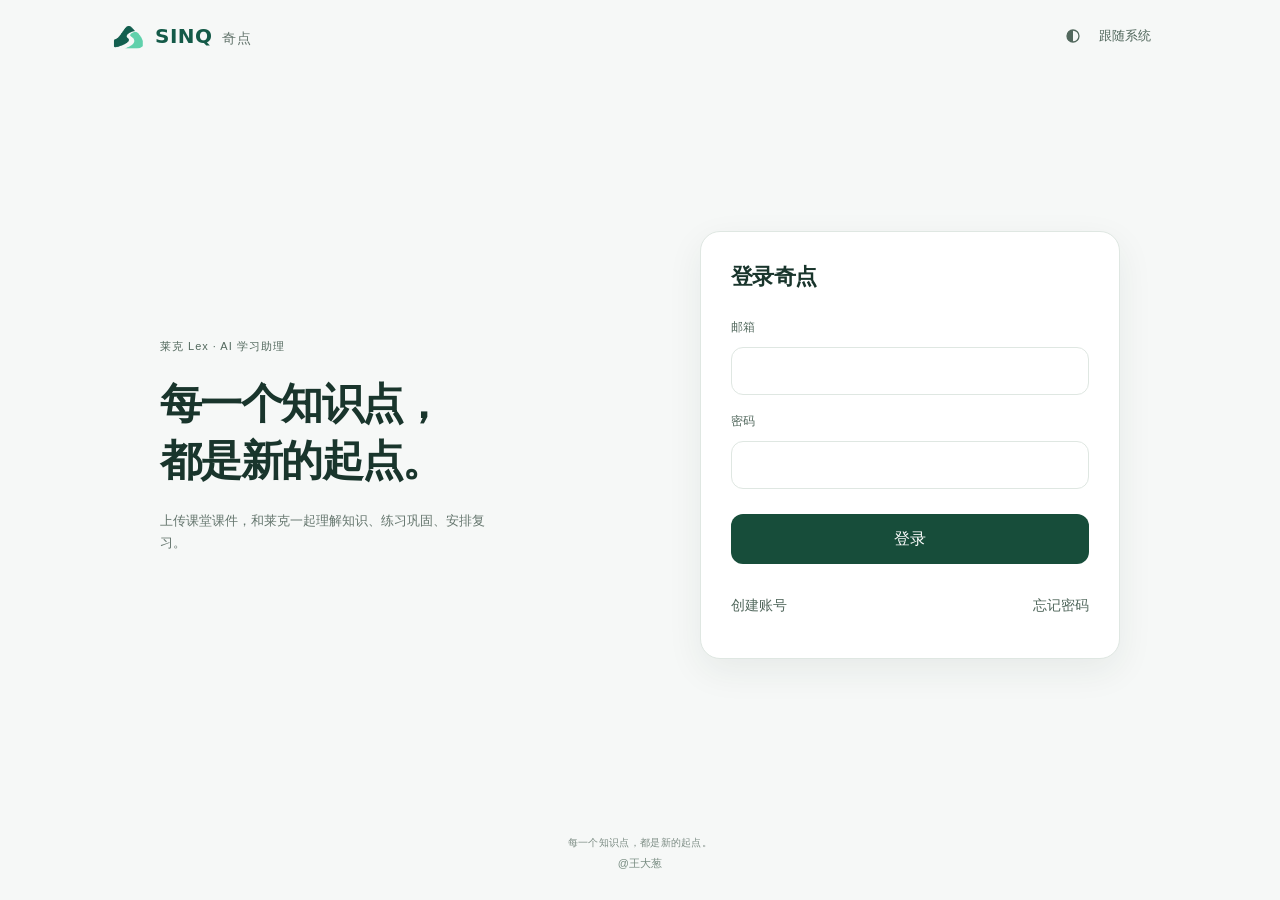
==== commit 20df659f: "Refresh cached conversation stylesheet" ====
--- a/index.html
+++ b/index.html
@@ -40,7 +40,7 @@
 <link rel="stylesheet" href="mobile-study.css?v=1.8">
 <link rel="stylesheet" href="appearance.css?v=registration-1-1.1">
 <script>window.SINQ_TRIAL_CAPABILITIES={calendarAiImport:false};</script>
-<link rel="stylesheet" href="conversation-shell.css?v=1">
+<link rel="stylesheet" href="conversation-shell.css?v=2">
 </head>
 <body>
 <header class="siteHeader">
--- a/conversation-shell.css
+++ b/conversation-shell.css
@@ -7,3 +7,7 @@
 body.assistantMode .assistantConversation{gap:28px}.chatMessage{line-height:1.8}.learningSources{margin-top:12px;padding-top:10px;padding-bottom:8px}.saveNoteAction{font-size:12px;opacity:.75}.assistantUtilities,.assistantMode .siteFooter{display:none!important}
 body.assistantMode .learningSidebar{border-radius:0;border-width:0 1px 0 0;background:var(--surface-soft);box-shadow:none}.sidebarHeading strong{font-size:13px;font-weight:500}.sidebarBottom{gap:12px}.limitHint{display:block;margin-top:6px;font-size:12px}.courseManagerTabs{display:flex;gap:8px;margin-bottom:20px}.courseManagerTabs [aria-pressed="true"]{background:var(--accent-soft);color:var(--ink)}.dismissImport{float:right;font-size:12px}.finishedReport{clear:both;font-size:12px}
 @media(max-width:700px){.lexControls{flex-wrap:wrap;gap:8px!important}.lexControls .courseSwitcher{max-width:calc(100% - 165px)}.lexControls .courseSwitcher summary span:first-of-type{overflow:hidden;text-overflow:ellipsis;white-space:nowrap}.chatWeek{font-size:13px;max-width:115px;min-height:40px}.workspaceTools{margin-left:auto}.brandLockup small{font-size:18px}.brandLockup strong{font-size:12px}.brandLockup img{width:30px;height:30px}body.assistantMode .assistantComposer{padding:8px 12px!important}.courseManagerTabs button{min-height:44px}.learningError{font-size:13px}}
+body.assistantMode .lexControls{justify-content:flex-start!important;gap:10px}body.assistantMode .lexControls .workspaceTools{margin-left:auto}
+body.assistantMode .lexControls .chatWeek{min-width:110px!important;max-width:130px;padding:10px 12px;background:var(--surface);border:1px solid var(--line);border-radius:12px}
+body .brandLockup small{font-family:system-ui,sans-serif!important;font-size:20px!important;font-weight:750;letter-spacing:.5px}body .brandLockup strong{font-size:14px!important}
+@media(max-width:700px){body.assistantMode .lexControls .chatWeek{min-width:100px!important;max-width:110px}body .brandLockup small{font-size:18px!important}}
